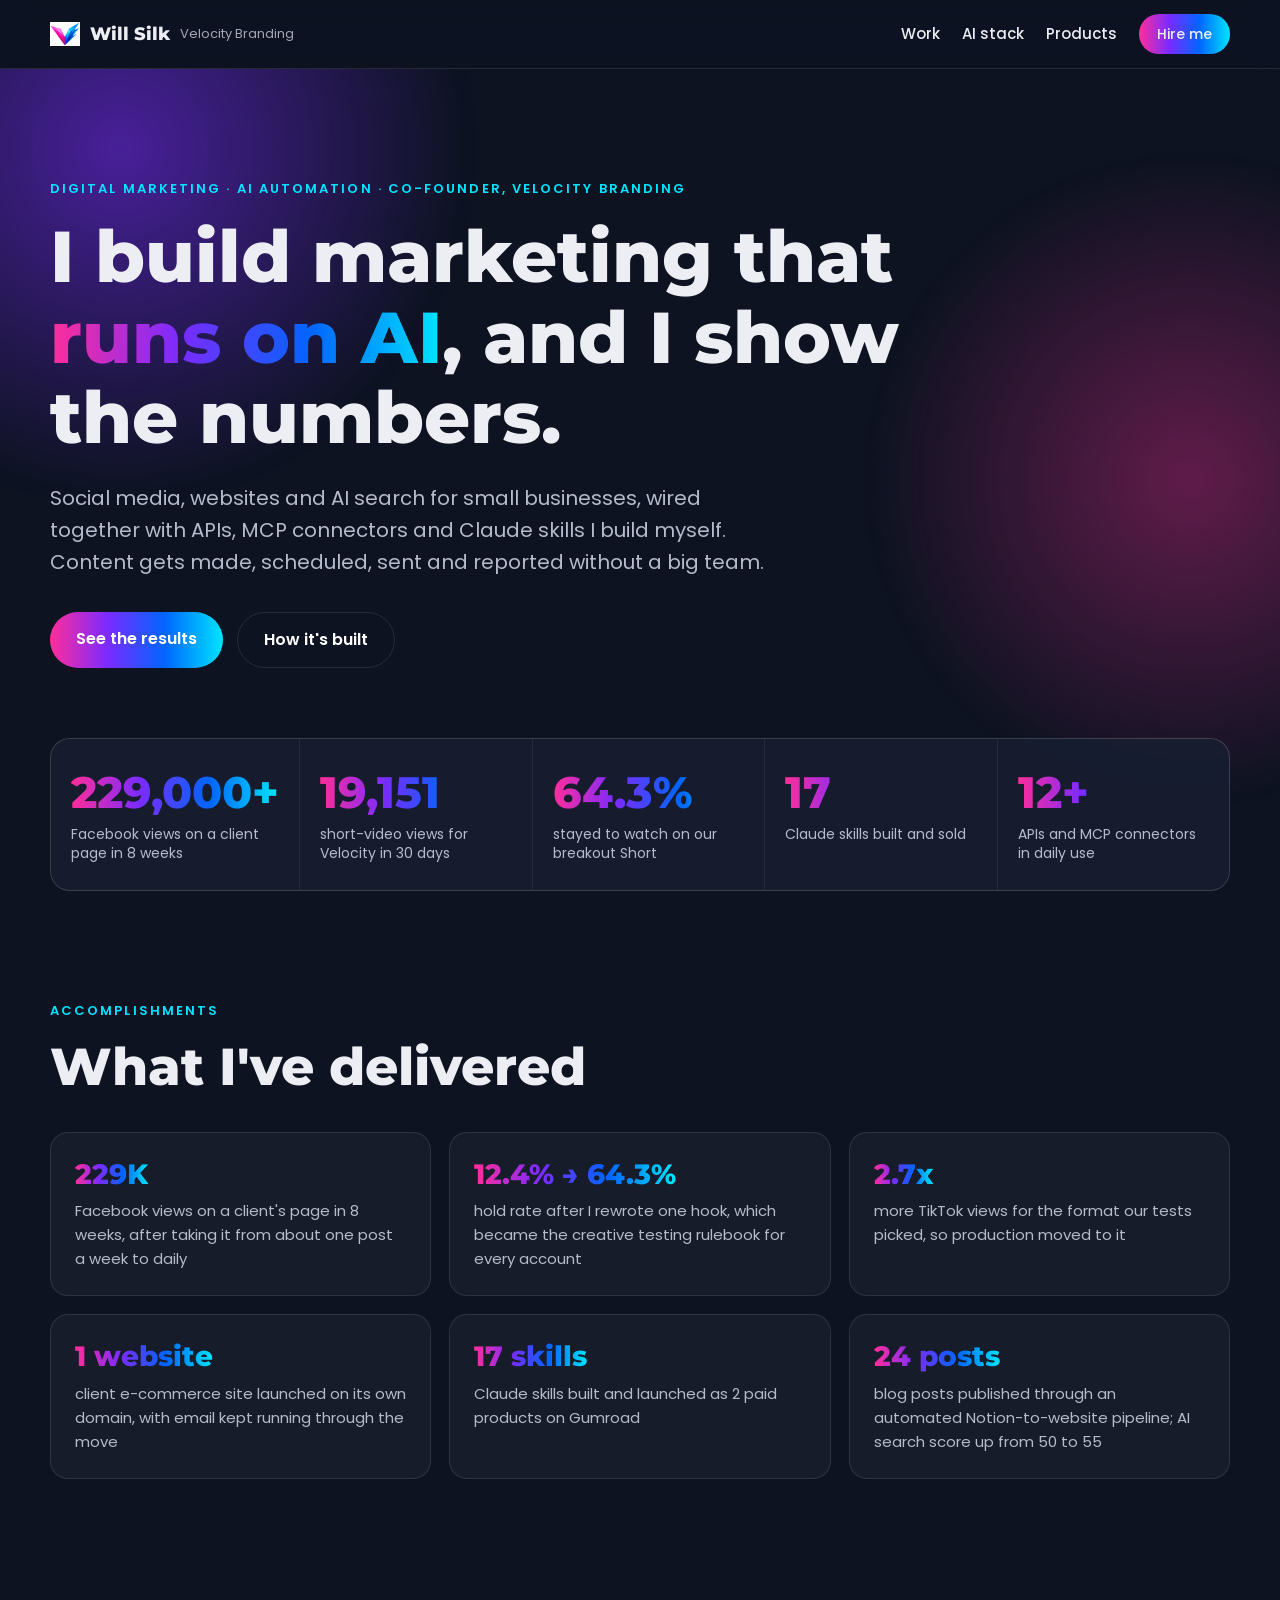
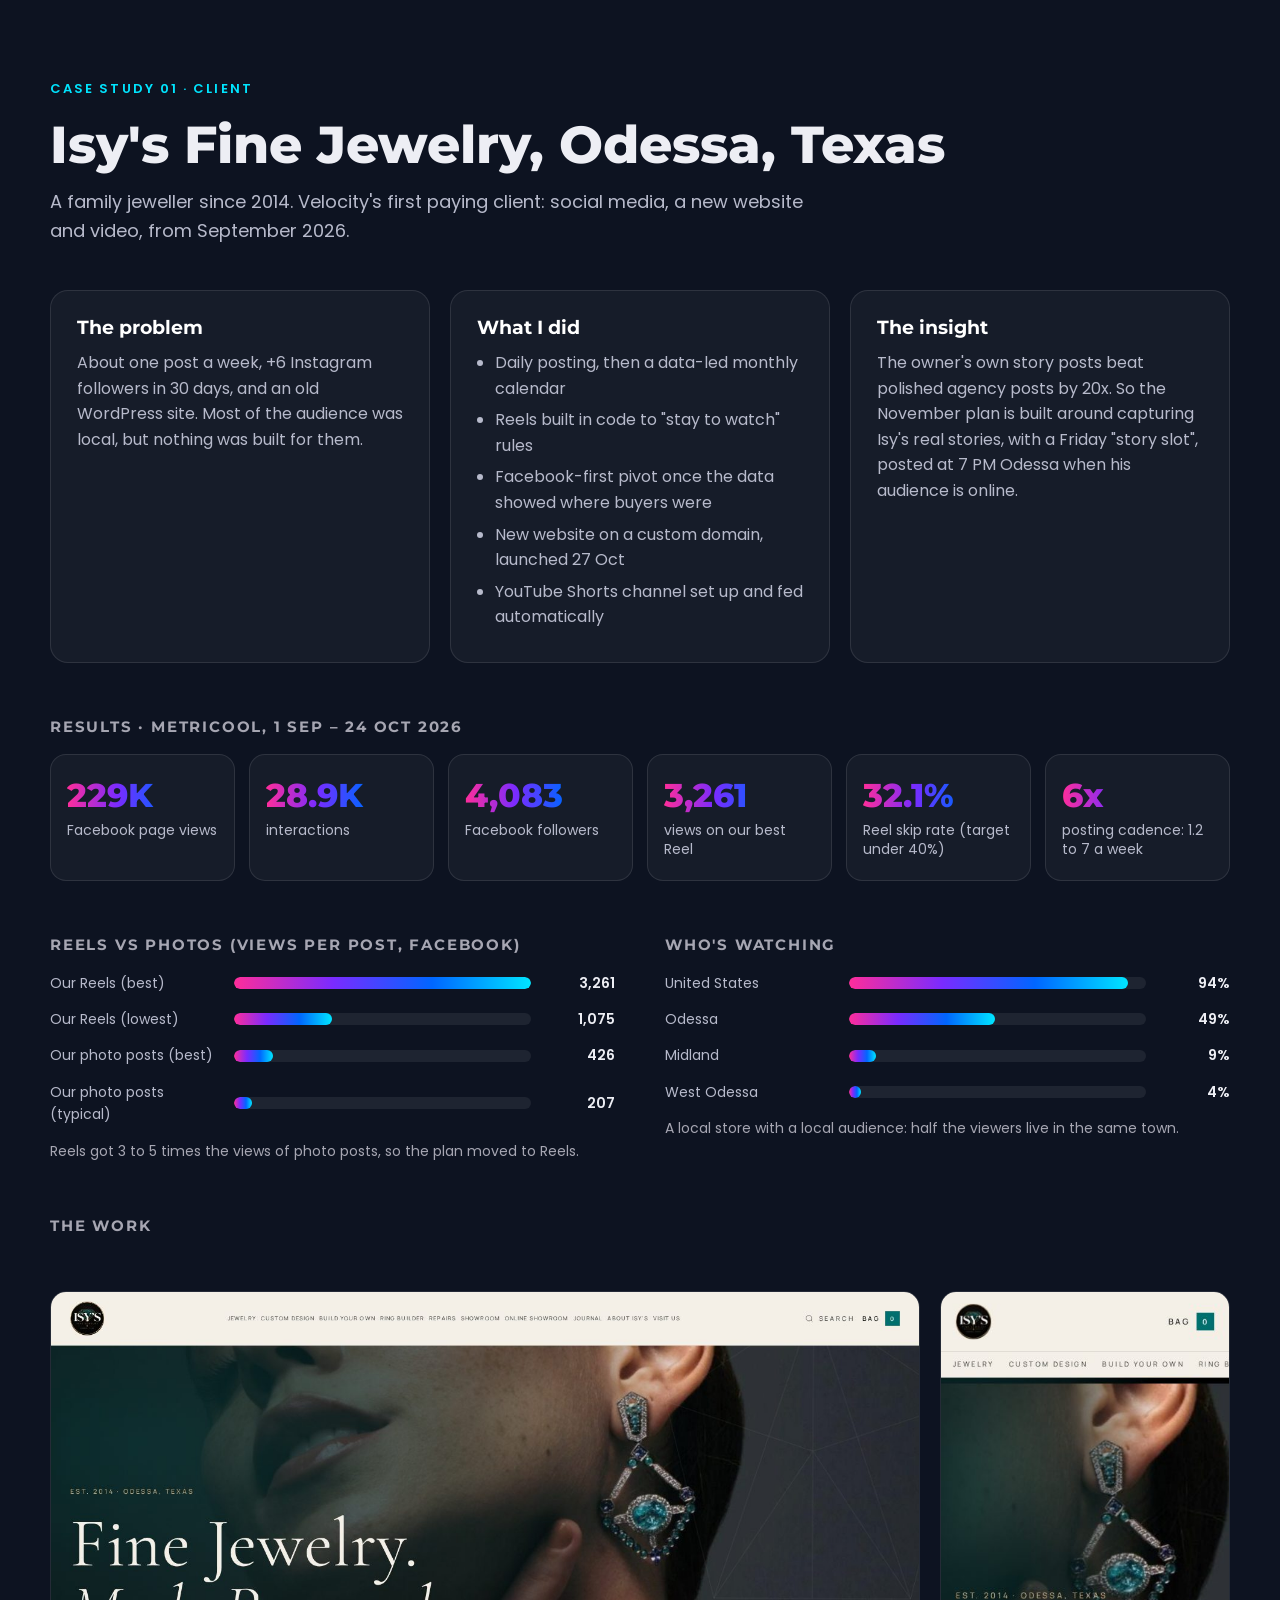
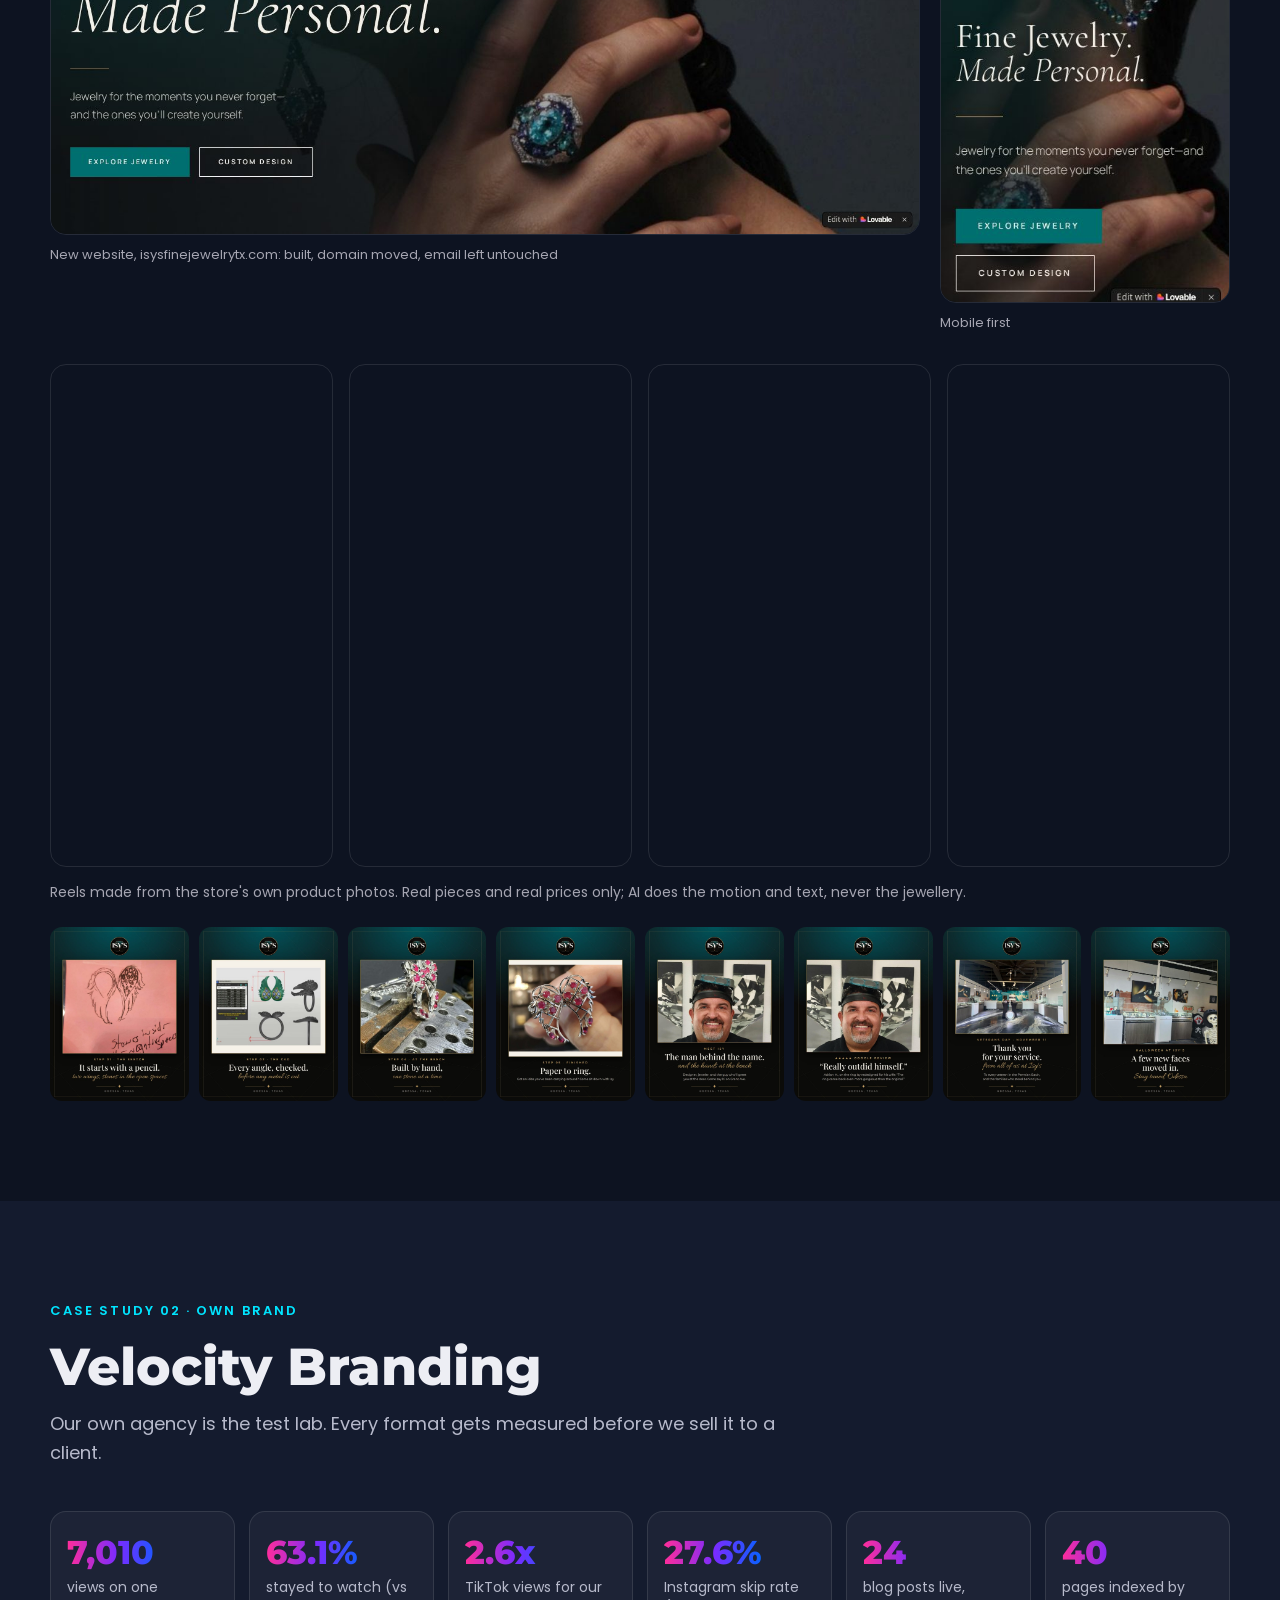
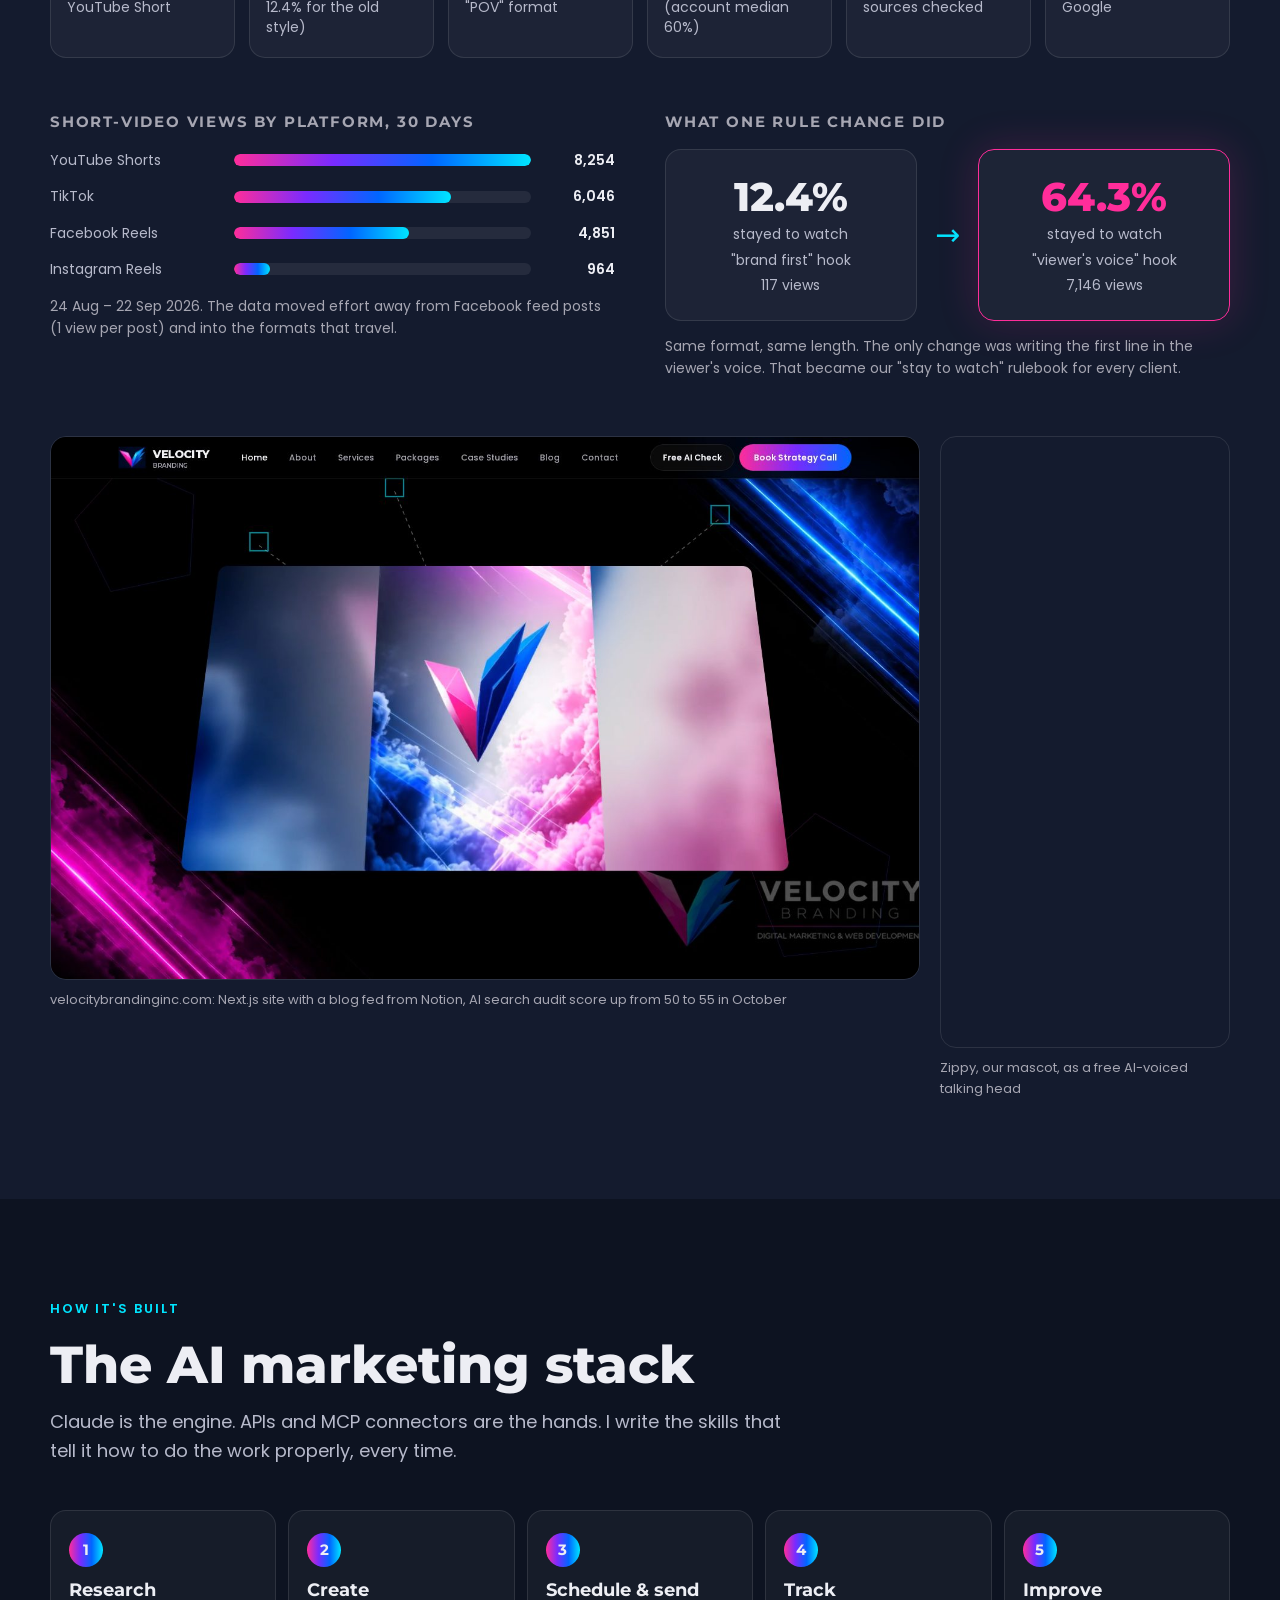
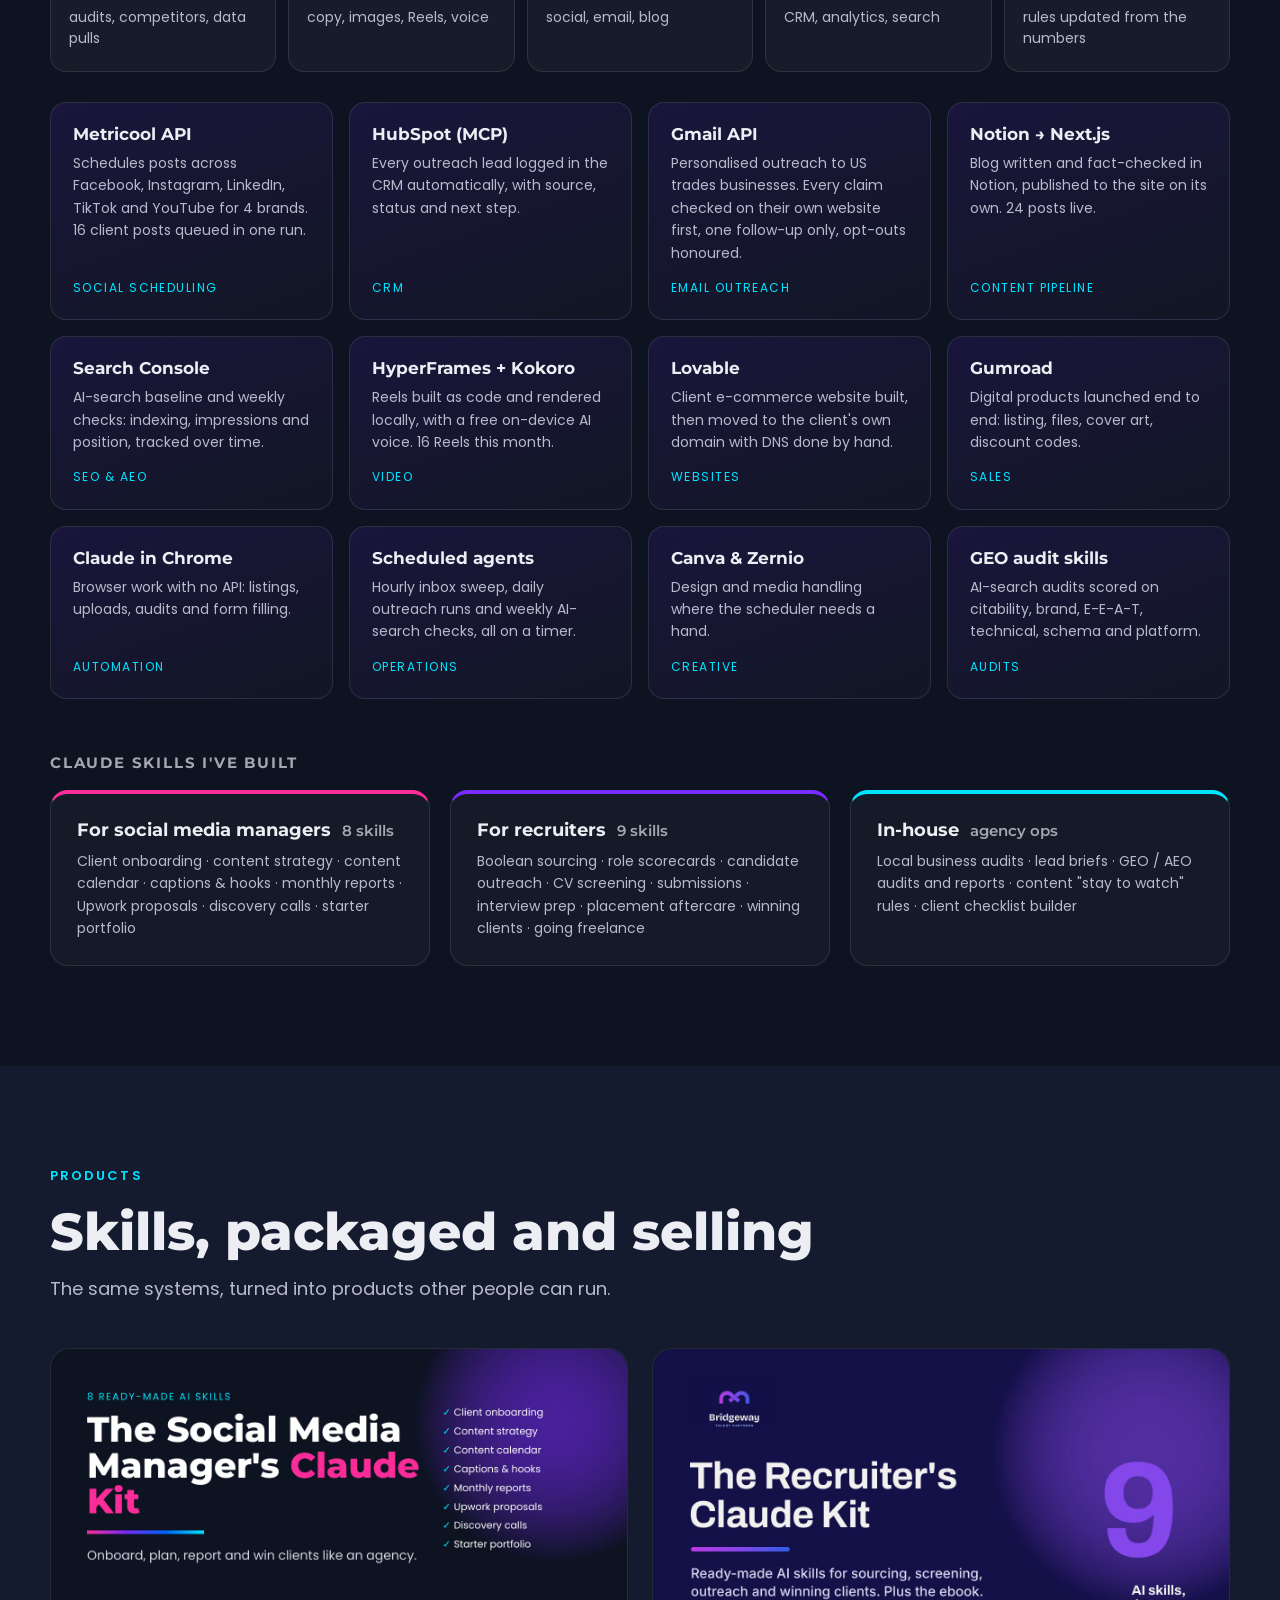
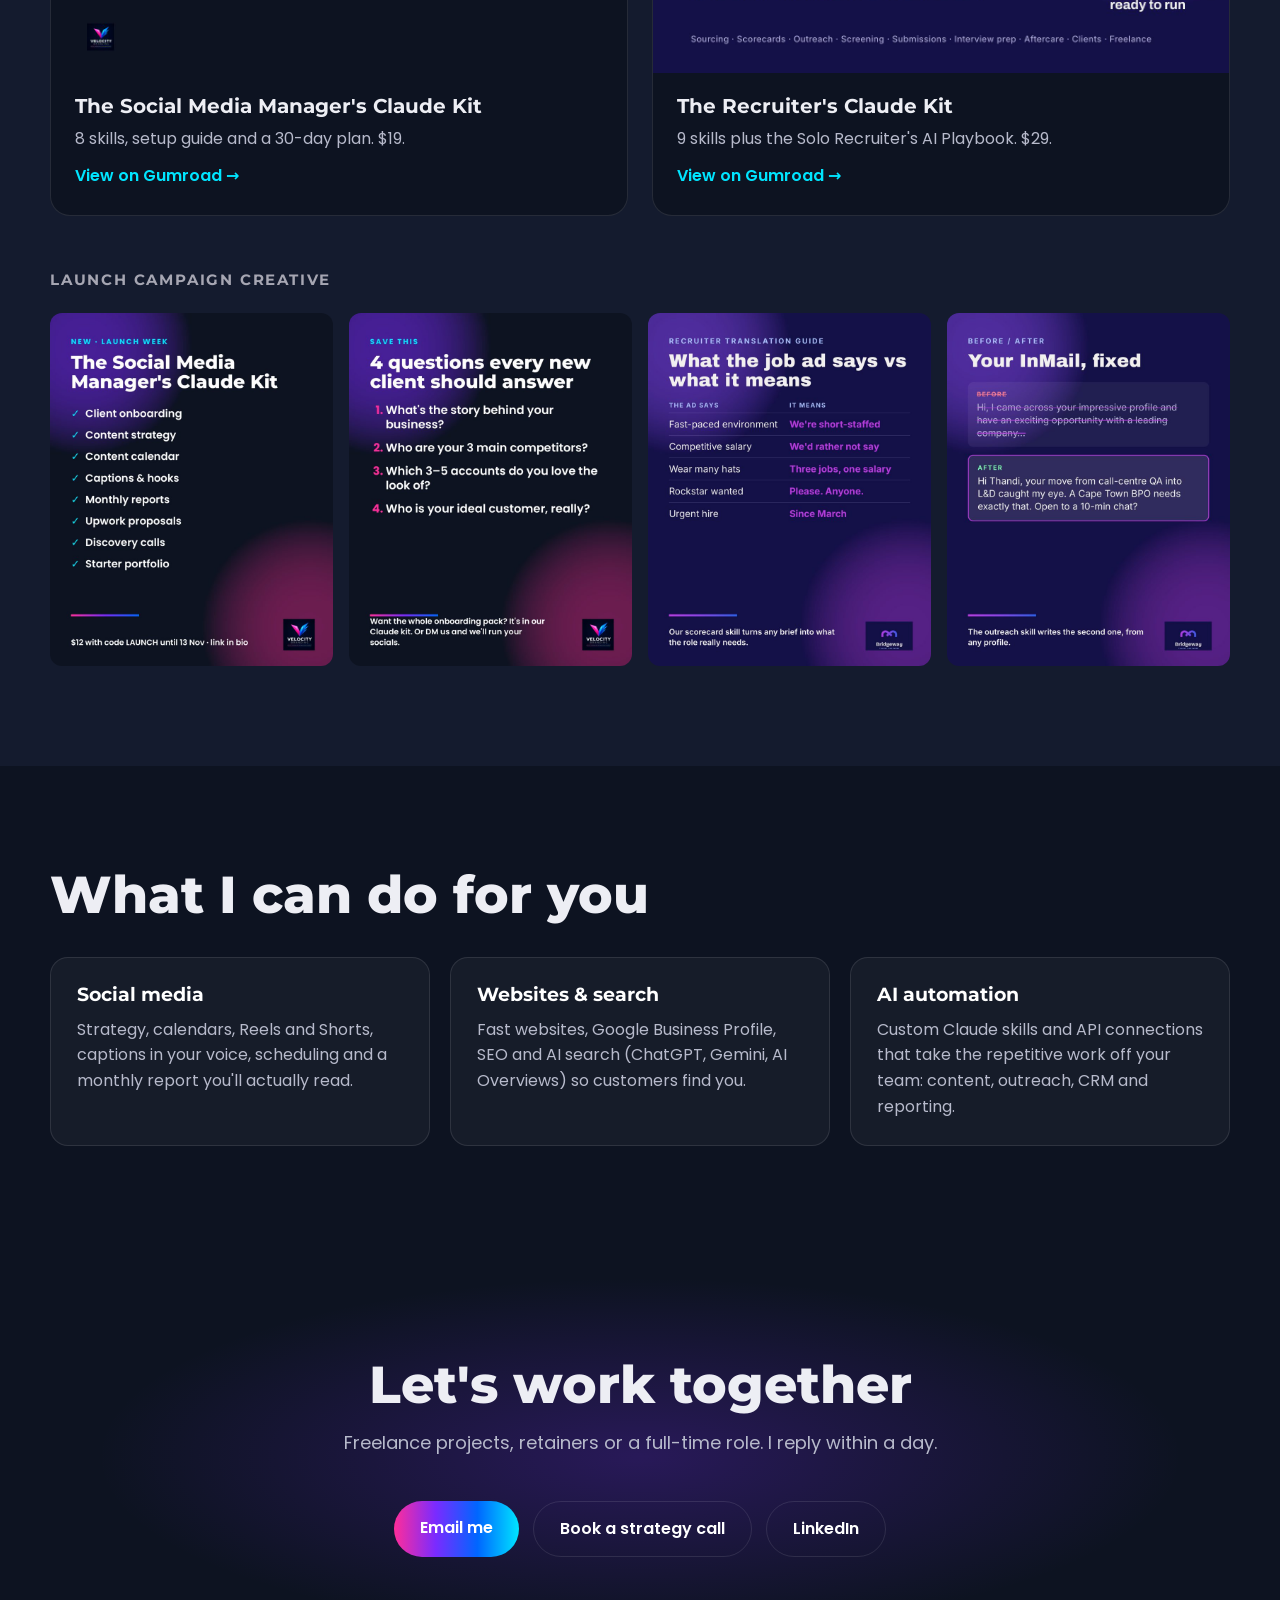
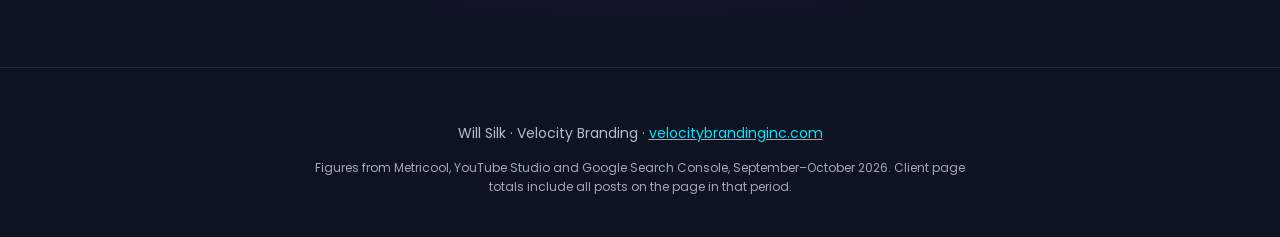
==== work.html @ 284982dd "Replace home page with CV-style portfolio (signed CVs, work.html case studies) Co-Authored-By: Claud" ====
<!doctype html>
<html lang="en">
<head>
<meta charset="utf-8">
<meta name="viewport" content="width=device-width, initial-scale=1">
<title>Will Silk · Digital Marketing &amp; AI Automation Portfolio | Velocity Branding</title>
<meta name="description" content="Portfolio of Will Silk, co-founder of Velocity Branding: social media, websites, AI search and Claude-powered marketing automation, with real results.">
<meta property="og:title" content="Will Silk · Digital Marketing & AI Automation Portfolio">
<meta property="og:description" content="Real results from Isy's Fine Jewelry and Velocity Branding, plus the API and Claude skill stack behind them.">
<meta property="og:image" content="assets/img/site-isys.jpg">
<link rel="icon" href="assets/img/vel-icon.png">
<link rel="preconnect" href="https://fonts.googleapis.com">
<link href="https://fonts.googleapis.com/css2?family=Montserrat:wght@600;700;800&family=Poppins:wght@400;500;600&display=swap" rel="stylesheet">
<link rel="stylesheet" href="assets/style.css">
</head>
<body>

<header class="nav">
  <a class="brand" href="#top"><img src="assets/img/vel-icon.png" alt=""><span>Will Silk</span><small>Velocity Branding</small></a>
  <nav>
    <a href="#work">Work</a>
    <a href="#stack">AI stack</a>
    <a href="#products">Products</a>
    <a class="btn small" href="#contact">Hire me</a>
  </nav>
</header>

<main id="top">

<section class="hero">
  <div class="glow g1"></div><div class="glow g2"></div>
  <div class="wrap">
    <p class="eyebrow">Digital marketing · AI automation · Co-founder, Velocity Branding</p>
    <h1>I build marketing that <span class="grad">runs on AI</span>, and I show the numbers.</h1>
    <p class="lede">Social media, websites and AI search for small businesses, wired together with APIs, MCP connectors and Claude skills I build myself. Content gets made, scheduled, sent and reported without a big team.</p>
    <div class="ctas">
      <a class="btn" href="#work">See the results</a>
      <a class="btn ghost" href="#stack">How it's built</a>
    </div>
  </div>
  <div class="wrap stats">
    <div class="stat"><b data-count="229000" data-suffix="+">0</b><span>Facebook views on a client page in 8 weeks</span></div>
    <div class="stat"><b data-count="19151">0</b><span>short-video views for Velocity in 30 days</span></div>
    <div class="stat"><b data-count="64.3" data-decimals="1" data-suffix="%">0</b><span>stayed to watch on our breakout Short</span></div>
    <div class="stat"><b data-count="17">0</b><span>Claude skills built and sold</span></div>
    <div class="stat"><b data-count="12" data-suffix="+">0</b><span>APIs and MCP connectors in daily use</span></div>
  </div>
</section>

<section class="wins">
  <div class="wrap">
    <p class="eyebrow">Accomplishments</p>
    <h2>What I've delivered</h2>
    <div class="winlist">
      <div><b>229K</b><p>Facebook views on a client's page in 8 weeks, after taking it from about one post a week to daily</p></div>
      <div><b>12.4% → 64.3%</b><p>hold rate after I rewrote one hook, which became the creative testing rulebook for every account</p></div>
      <div><b>2.7x</b><p>more TikTok views for the format our tests picked, so production moved to it</p></div>
      <div><b>1 website</b><p>client e-commerce site launched on its own domain, with email kept running through the move</p></div>
      <div><b>17 skills</b><p>Claude skills built and launched as 2 paid products on Gumroad</p></div>
      <div><b>24 posts</b><p>blog posts published through an automated Notion-to-website pipeline; AI search score up from 50 to 55</p></div>
    </div>
  </div>
</section>

<!-- ============ CASE STUDY 1 ============ -->
<section id="work" class="case">
  <div class="wrap">
    <p class="eyebrow">Case study 01 · Client</p>
    <h2>Isy's Fine Jewelry, Odessa, Texas</h2>
    <p class="sub">A family jeweller since 2014. Velocity's first paying client: social media, a new website and video, from September 2026.</p>

    <div class="grid3">
      <div class="card"><h4>The problem</h4><p>About one post a week, +6 Instagram followers in 30 days, and an old WordPress site. Most of the audience was local, but nothing was built for them.</p></div>
      <div class="card"><h4>What I did</h4><ul>
        <li>Daily posting, then a data-led monthly calendar</li>
        <li>Reels built in code to "stay to watch" rules</li>
        <li>Facebook-first pivot once the data showed where buyers were</li>
        <li>New website on a custom domain, launched 27 Oct</li>
        <li>YouTube Shorts channel set up and fed automatically</li>
      </ul></div>
      <div class="card"><h4>The insight</h4><p>The owner's own story posts beat polished agency posts by 20x. So the November plan is built around capturing Isy's real stories, with a Friday "story slot", posted at 7 PM Odessa when his audience is online.</p></div>
    </div>

    <h3 class="mini">Results · Metricool, 1 Sep – 24 Oct 2026</h3>
    <div class="kpis">
      <div class="kpi"><b data-count="229" data-suffix="K">0</b><span>Facebook page views</span></div>
      <div class="kpi"><b data-count="28.9" data-decimals="1" data-suffix="K">0</b><span>interactions</span></div>
      <div class="kpi"><b data-count="4083">0</b><span>Facebook followers</span></div>
      <div class="kpi"><b data-count="3261">0</b><span>views on our best Reel</span></div>
      <div class="kpi"><b data-count="32.1" data-decimals="1" data-suffix="%">0</b><span>Reel skip rate (target under 40%)</span></div>
      <div class="kpi"><b data-count="6" data-suffix="x">0</b><span>posting cadence: 1.2 to 7 a week</span></div>
    </div>

    <div class="split">
      <div>
        <h3 class="mini">Reels vs photos (views per post, Facebook)</h3>
        <div class="bars">
          <div class="bar"><span>Our Reels (best)</span><i style="--w:100%"></i><em>3,261</em></div>
          <div class="bar"><span>Our Reels (lowest)</span><i style="--w:33%"></i><em>1,075</em></div>
          <div class="bar"><span>Our photo posts (best)</span><i style="--w:13%"></i><em>426</em></div>
          <div class="bar"><span>Our photo posts (typical)</span><i style="--w:6%"></i><em>207</em></div>
        </div>
        <p class="note">Reels got 3 to 5 times the views of photo posts, so the plan moved to Reels.</p>
      </div>
      <div>
        <h3 class="mini">Who's watching</h3>
        <div class="bars">
          <div class="bar"><span>United States</span><i style="--w:94%"></i><em>94%</em></div>
          <div class="bar"><span>Odessa</span><i style="--w:49%"></i><em>49%</em></div>
          <div class="bar"><span>Midland</span><i style="--w:9%"></i><em>9%</em></div>
          <div class="bar"><span>West Odessa</span><i style="--w:4%"></i><em>4%</em></div>
        </div>
        <p class="note">A local store with a local audience: half the viewers live in the same town.</p>
      </div>
    </div>

    <h3 class="mini">The work</h3>
    <div class="shots">
      <figure class="wide"><img src="assets/img/site-isys.jpg" alt="Isy's Fine Jewelry new website homepage" loading="lazy"><figcaption>New website, isysfinejewelrytx.com: built, domain moved, email left untouched</figcaption></figure>
      <figure class="phone"><img src="assets/img/site-isys-mobile.jpg" alt="Isy's website on mobile" loading="lazy"><figcaption>Mobile first</figcaption></figure>
    </div>
    <div class="reels">
      <video src="assets/video/isys-hoops.mp4" muted loop playsinline autoplay preload="metadata"></video>
      <video src="assets/video/isys-wings.mp4" muted loop playsinline autoplay preload="metadata"></video>
      <video src="assets/video/isys-clovers.mp4" muted loop playsinline autoplay preload="metadata"></video>
      <video src="assets/video/isys-yellow-halo.mp4" muted loop playsinline autoplay preload="metadata"></video>
    </div>
    <p class="note">Reels made from the store's own product photos. Real pieces and real prices only; AI does the motion and text, never the jewellery.</p>
    <div class="gallery">
      <img src="assets/img/isys-ring-2-sketch.jpg" alt="Custom ring sketch" loading="lazy">
      <img src="assets/img/isys-ring-3-cad.jpg" alt="Custom ring CAD" loading="lazy">
      <img src="assets/img/isys-ring-5-bench.jpg" alt="Ring at the bench" loading="lazy">
      <img src="assets/img/isys-ring-6-finished.jpg" alt="Finished custom ring" loading="lazy">
      <img src="assets/img/isys-nov-meet-isy.jpg" alt="Meet Isy flyer" loading="lazy">
      <img src="assets/img/isys-nov-review-2.jpg" alt="Google review flyer" loading="lazy">
      <img src="assets/img/isys-nov-veterans-day.jpg" alt="Veterans Day flyer" loading="lazy">
      <img src="assets/img/isys-halloween-teaser.jpg" alt="Halloween teaser" loading="lazy">
    </div>
  </div>
</section>

<!-- ============ CASE STUDY 2 ============ -->
<section class="case alt">
  <div class="wrap">
    <p class="eyebrow">Case study 02 · Own brand</p>
    <h2>Velocity Branding</h2>
    <p class="sub">Our own agency is the test lab. Every format gets measured before we sell it to a client.</p>

    <div class="kpis">
      <div class="kpi"><b data-count="7146">0</b><span>views on one YouTube Short</span></div>
      <div class="kpi"><b data-count="64.3" data-decimals="1" data-suffix="%">0</b><span>stayed to watch (vs 12.4% for the old style)</span></div>
      <div class="kpi"><b data-count="2.7" data-decimals="1" data-suffix="x">0</b><span>TikTok views for our "POV" format</span></div>
      <div class="kpi"><b data-count="28.1" data-decimals="1" data-suffix="%">0</b><span>Instagram skip rate (account median 60%)</span></div>
      <div class="kpi"><b data-count="24">0</b><span>blog posts live, sources checked</span></div>
      <div class="kpi"><b data-count="41">0</b><span>pages indexed by Google</span></div>
    </div>

    <div class="split">
      <div>
        <h3 class="mini">Short-video views by platform, 30 days</h3>
        <div class="bars">
          <div class="bar"><span>YouTube Shorts</span><i style="--w:100%"></i><em>8,254</em></div>
          <div class="bar"><span>TikTok</span><i style="--w:73%"></i><em>6,046</em></div>
          <div class="bar"><span>Facebook Reels</span><i style="--w:59%"></i><em>4,851</em></div>
          <div class="bar"><span>Instagram Reels</span><i style="--w:12%"></i><em>964</em></div>
        </div>
        <p class="note">24 Aug – 22 Sep 2026. The data moved effort away from Facebook feed posts (1 view per post) and into the formats that travel.</p>
      </div>
      <div>
        <h3 class="mini">What one rule change did</h3>
        <div class="vs">
          <div><b>12.4%</b><span>stayed to watch<br>"brand first" hook<br>117 views</span></div>
          <div class="arrow">→</div>
          <div class="win"><b>64.3%</b><span>stayed to watch<br>"viewer's voice" hook<br>7,146 views</span></div>
        </div>
        <p class="note">Same format, same length. The only change was writing the first line in the viewer's voice. That became our "stay to watch" rulebook for every client.</p>
      </div>
    </div>

    <div class="shots">
      <figure class="wide"><img src="assets/img/site-velocity.jpg" alt="Velocity Branding website" loading="lazy"><figcaption>velocitybrandinginc.com: Next.js site with a blog fed from Notion, AI search audit score up from 50 to 55 in October</figcaption></figure>
      <figure class="phone"><video src="assets/video/vel-zippy.mp4" muted loop playsinline autoplay preload="metadata"></video><figcaption>Zippy, our mascot, as a free AI-voiced talking head</figcaption></figure>
    </div>
  </div>
</section>

<!-- ============ AI STACK ============ -->
<section id="stack" class="stack">
  <div class="wrap">
    <p class="eyebrow">How it's built</p>
    <h2>The AI marketing stack</h2>
    <p class="sub">Claude is the engine. APIs and MCP connectors are the hands. I write the skills that tell it how to do the work properly, every time.</p>

    <div class="flow">
      <div><b>1</b>Research<span>audits, competitors, data pulls</span></div>
      <div><b>2</b>Create<span>copy, images, Reels, voice</span></div>
      <div><b>3</b>Schedule &amp; send<span>social, email, blog</span></div>
      <div><b>4</b>Track<span>CRM, analytics, search</span></div>
      <div><b>5</b>Improve<span>rules updated from the numbers</span></div>
    </div>

    <div class="tools">
      <div class="tool"><h4>Metricool API</h4><p>Schedules posts across Facebook, Instagram, LinkedIn, TikTok and YouTube for 4 brands. 16 client posts queued in one run.</p><em>Social scheduling</em></div>
      <div class="tool"><h4>HubSpot (MCP)</h4><p>Every outreach lead logged in the CRM automatically, with source, status and next step.</p><em>CRM</em></div>
      <div class="tool"><h4>Gmail API</h4><p>Personalised outreach to US trades businesses. Every claim checked on their own website first, one follow-up only, opt-outs honoured.</p><em>Email outreach</em></div>
      <div class="tool"><h4>Notion → Next.js</h4><p>Blog written and fact-checked in Notion, published to the site on its own. 24 posts live.</p><em>Content pipeline</em></div>
      <div class="tool"><h4>Search Console</h4><p>AI-search baseline and weekly checks: indexing, impressions and position, tracked over time.</p><em>SEO &amp; AEO</em></div>
      <div class="tool"><h4>HyperFrames + Kokoro</h4><p>Reels built as code and rendered locally, with a free on-device AI voice. 16 Reels this month.</p><em>Video</em></div>
      <div class="tool"><h4>Lovable</h4><p>Client e-commerce website built, then moved to the client's own domain with DNS done by hand.</p><em>Websites</em></div>
      <div class="tool"><h4>Gumroad</h4><p>Digital products launched end to end: listing, files, cover art, discount codes.</p><em>Sales</em></div>
      <div class="tool"><h4>Claude in Chrome</h4><p>Browser work with no API: listings, uploads, audits and form filling.</p><em>Automation</em></div>
      <div class="tool"><h4>Scheduled agents</h4><p>Hourly inbox sweep, daily outreach runs and weekly AI-search checks, all on a timer.</p><em>Operations</em></div>
      <div class="tool"><h4>Canva &amp; Zernio</h4><p>Design and media handling where the scheduler needs a hand.</p><em>Creative</em></div>
      <div class="tool"><h4>GEO audit skills</h4><p>AI-search audits scored on citability, brand, E-E-A-T, technical, schema and platform.</p><em>Audits</em></div>
    </div>

    <h3 class="mini">Claude skills I've built</h3>
    <div class="skills">
      <div><h4>For social media managers <small>8 skills</small></h4><p>Client onboarding · content strategy · content calendar · captions &amp; hooks · monthly reports · Upwork proposals · discovery calls · starter portfolio</p></div>
      <div><h4>For recruiters <small>9 skills</small></h4><p>Boolean sourcing · role scorecards · candidate outreach · CV screening · submissions · interview prep · placement aftercare · winning clients · going freelance</p></div>
      <div><h4>In-house <small>agency ops</small></h4><p>Local business audits · lead briefs · GEO / AEO audits and reports · content "stay to watch" rules · client checklist builder</p></div>
    </div>
  </div>
</section>

<!-- ============ PRODUCTS ============ -->
<section id="products" class="products">
  <div class="wrap">
    <p class="eyebrow">Products</p>
    <h2>Skills, packaged and selling</h2>
    <p class="sub">The same systems, turned into products other people can run.</p>
    <div class="prod">
      <a class="pcard" href="https://velocitybrand.gumroad.com/l/eikxg" target="_blank" rel="noopener">
        <img src="assets/img/kit-smm.jpg" alt="The Social Media Manager's Claude Kit" loading="lazy">
        <div><h4>The Social Media Manager's Claude Kit</h4><p>8 skills, setup guide and a 30-day plan. $19.</p><span>View on Gumroad →</span></div>
      </a>
      <a class="pcard" href="https://velocitybrand.gumroad.com/l/iprdfx" target="_blank" rel="noopener">
        <img src="assets/img/kit-recruiter.jpg" alt="The Recruiter's Claude Kit" loading="lazy">
        <div><h4>The Recruiter's Claude Kit</h4><p>9 skills plus the Solo Recruiter's AI Playbook. $29.</p><span>View on Gumroad →</span></div>
      </a>
    </div>
    <h3 class="mini">Launch campaign creative</h3>
    <div class="gallery four">
      <img src="assets/img/vel-i1-launch.jpg" alt="Kit launch post" loading="lazy">
      <img src="assets/img/vel-i2-questions.jpg" alt="Four onboarding questions post" loading="lazy">
      <img src="assets/img/bw-i1-job-ad.jpg" alt="Job ad translation post" loading="lazy">
      <img src="assets/img/bw-i2-outreach.jpg" alt="Before and after outreach post" loading="lazy">
    </div>
  </div>
</section>

<!-- ============ SERVICES ============ -->
<section class="services">
  <div class="wrap">
    <h2>What I can do for you</h2>
    <div class="grid3">
      <div class="card"><h4>Social media</h4><p>Strategy, calendars, Reels and Shorts, captions in your voice, scheduling and a monthly report you'll actually read.</p></div>
      <div class="card"><h4>Websites &amp; search</h4><p>Fast websites, Google Business Profile, SEO and AI search (ChatGPT, Gemini, AI Overviews) so customers find you.</p></div>
      <div class="card"><h4>AI automation</h4><p>Custom Claude skills and API connections that take the repetitive work off your team: content, outreach, CRM and reporting.</p></div>
    </div>
  </div>
</section>

<section id="contact" class="contact">
  <div class="wrap">
    <h2>Let's work together</h2>
    <p class="sub">Freelance projects, retainers or a full-time role. I reply within a day.</p>
    <div class="ctas center">
      <a class="btn" href="mailto:marketing.velocitybranding@gmail.com">Email me</a>
      <a class="btn ghost" href="https://velocitybrandinginc.com/contact" target="_blank" rel="noopener">Book a strategy call</a>
      <a class="btn ghost" href="https://www.linkedin.com/in/willsilk" target="_blank" rel="noopener">LinkedIn</a>
    </div>
  </div>
</section>

</main>

<footer>
  <p>Will Silk · Velocity Branding · <a href="https://velocitybrandinginc.com">velocitybrandinginc.com</a></p>
  <p class="small">Figures from Metricool, YouTube Studio and Google Search Console, September–October 2026. Client page totals include all posts on the page in that period.</p>
</footer>

<script src="assets/main.js"></script>
</body>
</html>
---- assets/style.css ----
:root {
  --ink: #0D1321; --ink2: #141b2e; --line: rgba(255,255,255,.1);
  --pink: #FF2D9A; --purple: #7A2BFF; --blue: #0066FF; --cyan: #00E5FF; --grey: #A6A6B2;
  --text: #EDEEF4; --muted: #b7bacb;
  --grad: linear-gradient(90deg, var(--pink), var(--purple), var(--blue), var(--cyan));
}
* { box-sizing: border-box; }
html { scroll-behavior: smooth; }
body { margin: 0; background: var(--ink); color: var(--text); font: 16px/1.6 Poppins, system-ui, sans-serif; -webkit-font-smoothing: antialiased; }
img, video { max-width: 100%; display: block; }
a { color: var(--cyan); }
h1, h2, h3, h4 { font-family: Montserrat, sans-serif; line-height: 1.12; margin: 0; }
.wrap { width: min(1180px, 100% - 32px); margin: 0 auto; position: relative; }

/* nav */
.nav { position: sticky; top: 0; z-index: 10; display: flex; align-items: center; justify-content: space-between; gap: 16px;
  padding: 14px max(16px, calc((100% - 1180px) / 2)); background: rgba(13,19,33,.82); backdrop-filter: blur(12px); border-bottom: 1px solid var(--line); }
.brand { display: flex; align-items: center; gap: 10px; color: var(--text); text-decoration: none; }
.brand img { width: 30px; }
.brand span { font: 800 18px Montserrat; }
.brand small { color: var(--grey); font-size: 13px; }
.nav nav { display: flex; align-items: center; gap: 22px; }
.nav nav a { color: var(--text); text-decoration: none; font-weight: 500; font-size: 15px; }
.nav nav a:hover { color: var(--cyan); }

.btn { display: inline-block; padding: 14px 26px; border-radius: 999px; background: var(--grad); color: #fff; font-weight: 600; text-decoration: none; transition: transform .2s, box-shadow .2s; }
.btn:hover { transform: translateY(-2px); box-shadow: 0 10px 30px rgba(255,45,154,.3); }
.btn.ghost { background: transparent; border: 1.5px solid var(--line); }
.btn.ghost:hover { border-color: var(--cyan); box-shadow: none; }
.btn.small { padding: 9px 18px; font-size: 14px; }

/* hero */
.hero { position: relative; overflow: hidden; padding: 110px 0 70px; }
.glow { position: absolute; border-radius: 50%; filter: blur(10px); pointer-events: none; }
.g1 { width: 760px; height: 760px; left: -260px; top: -300px; background: radial-gradient(circle, rgba(122,43,255,.55), transparent 65%); }
.g2 { width: 700px; height: 700px; right: -260px; top: 60px; background: radial-gradient(circle, rgba(255,45,154,.35), transparent 65%); }
.eyebrow { color: var(--cyan); text-transform: uppercase; letter-spacing: .16em; font-size: 13px; font-weight: 600; margin: 0 0 16px; }
.hero h1 { font-size: clamp(38px, 6vw, 72px); font-weight: 800; max-width: 920px; }
.grad { background: var(--grad); -webkit-background-clip: text; background-clip: text; color: transparent; }
.lede { font-size: clamp(17px, 2vw, 20px); color: var(--muted); max-width: 720px; margin: 24px 0 34px; }
.ctas { display: flex; flex-wrap: wrap; gap: 14px; }
.ctas.center { justify-content: center; }
.stats { display: grid; grid-template-columns: repeat(5, 1fr); gap: 1px; margin-top: 70px; background: var(--line); border: 1px solid var(--line); border-radius: 20px; overflow: hidden; }
.stat { background: rgba(20,27,46,.9); padding: 26px 20px; }
.stat b, .kpi b { display: block; font: 800 clamp(30px, 3.6vw, 44px) Montserrat; background: var(--grad); -webkit-background-clip: text; background-clip: text; color: transparent; }
.stat span, .kpi span { color: var(--muted); font-size: 14px; line-height: 1.4; display: block; margin-top: 6px; }

/* sections */
section { padding: 100px 0; }
.case.alt, .products { background: var(--ink2); }
h2 { font-size: clamp(32px, 4.4vw, 52px); font-weight: 800; }
.sub { color: var(--muted); font-size: 18px; max-width: 760px; margin: 14px 0 44px; }
h3.mini { font-size: 15px; text-transform: uppercase; letter-spacing: .12em; color: var(--grey); margin: 56px 0 18px; font-weight: 700; }
.grid3 { display: grid; grid-template-columns: repeat(3, 1fr); gap: 20px; }
.card { background: rgba(255,255,255,.04); border: 1px solid var(--line); border-radius: 18px; padding: 26px; }
.card h4 { font-size: 19px; margin-bottom: 12px; color: #fff; }
.card p, .card li { color: var(--muted); margin: 0; }
.card ul { margin: 0; padding-left: 18px; }
.card li { margin-bottom: 6px; }

.kpis { display: grid; grid-template-columns: repeat(6, 1fr); gap: 14px; }
.kpi { background: rgba(255,255,255,.04); border: 1px solid var(--line); border-radius: 16px; padding: 20px 16px; }
.kpi b { font-size: clamp(26px, 2.6vw, 36px); }

.split { display: grid; grid-template-columns: 1fr 1fr; gap: 50px; }
.bars { display: grid; gap: 14px; }
.bar { display: grid; grid-template-columns: 170px 1fr 70px; align-items: center; gap: 14px; font-size: 14px; }
.bar span { color: var(--muted); }
.bar i { height: 12px; border-radius: 99px; background: rgba(255,255,255,.07); position: relative; overflow: hidden; }
.bar i::after { content: ""; position: absolute; inset: 0; width: 0; background: var(--grad); border-radius: 99px; transition: width 1.4s cubic-bezier(.2,.8,.2,1); }
.bar.on i::after { width: var(--w); }
.bar em { font-style: normal; font-weight: 600; text-align: right; }
.note { color: var(--grey); font-size: 14px; margin: 14px 0 0; }

.vs { display: flex; align-items: center; gap: 18px; }
.vs > div { flex: 1; text-align: center; padding: 22px; border-radius: 16px; background: rgba(255,255,255,.04); border: 1px solid var(--line); }
.vs .arrow { flex: 0; background: none; border: 0; font-size: 30px; color: var(--cyan); padding: 0; }
.vs .win { border-color: var(--pink); box-shadow: 0 0 40px rgba(255,45,154,.18); }
.vs b { font: 800 40px Montserrat; display: block; }
.vs .win b { color: var(--pink); }
.vs span { color: var(--muted); font-size: 14px; }

.shots { display: grid; grid-template-columns: 3fr 1fr; gap: 20px; margin-top: 56px; align-items: start; }
figure { margin: 0; }
figure img, figure video { border-radius: 16px; border: 1px solid var(--line); width: 100%; }
.phone img, .phone video { aspect-ratio: 9/19; object-fit: cover; object-position: top; }
figcaption { color: var(--grey); font-size: 13px; margin-top: 10px; }
.reels { display: grid; grid-template-columns: repeat(4, 1fr); gap: 16px; margin-top: 30px; }
.reels video { border-radius: 16px; aspect-ratio: 9/16; object-fit: cover; border: 1px solid var(--line); width: 100%; }
.gallery { display: grid; grid-template-columns: repeat(8, 1fr); gap: 10px; margin-top: 24px; }
.gallery.four { grid-template-columns: repeat(4, 1fr); gap: 16px; }
.gallery img { border-radius: 12px; aspect-ratio: 4/5; object-fit: cover; width: 100%; transition: transform .3s; }
.gallery img:hover { transform: scale(1.04); }

/* stack */
.flow { display: grid; grid-template-columns: repeat(5, 1fr); gap: 12px; counter-reset: s; }
.flow div { position: relative; padding: 22px 18px; border-radius: 16px; background: rgba(255,255,255,.04); border: 1px solid var(--line); font: 700 18px Montserrat; }
.flow b { display: grid; place-items: center; width: 34px; height: 34px; border-radius: 50%; background: var(--grad); font-size: 15px; margin-bottom: 12px; }
.flow span { display: block; font: 400 14px Poppins; color: var(--muted); margin-top: 6px; }
.tools { display: grid; grid-template-columns: repeat(4, 1fr); gap: 16px; margin-top: 30px; }
.tool { padding: 22px; border-radius: 16px; background: linear-gradient(160deg, rgba(122,43,255,.12), rgba(255,255,255,.02)); border: 1px solid var(--line); display: flex; flex-direction: column; }
.tool h4 { font-size: 17px; margin-bottom: 8px; }
.tool p { color: var(--muted); font-size: 14px; margin: 0 0 14px; flex: 1; }
.tool em { font-style: normal; font-size: 12px; text-transform: uppercase; letter-spacing: .12em; color: var(--cyan); }
.skills { display: grid; grid-template-columns: repeat(3, 1fr); gap: 20px; }
.skills div { padding: 26px; border-radius: 18px; border: 1px solid var(--line); border-top: 4px solid var(--pink); background: rgba(255,255,255,.03); }
.skills div:nth-child(2) { border-top-color: var(--purple); }
.skills div:nth-child(3) { border-top-color: var(--cyan); }
.skills h4 { font-size: 18px; margin-bottom: 10px; }
.skills small { color: var(--grey); font-weight: 600; margin-left: 6px; }
.skills p { color: var(--muted); font-size: 14px; margin: 0; }

/* products */
.prod { display: grid; grid-template-columns: 1fr 1fr; gap: 24px; }
.pcard { display: block; text-decoration: none; color: var(--text); border-radius: 20px; overflow: hidden; border: 1px solid var(--line); background: var(--ink); transition: transform .25s, border-color .25s; }
.pcard:hover { transform: translateY(-4px); border-color: var(--pink); }
.pcard div { padding: 22px 24px 26px; }
.pcard h4 { font-size: 20px; }
.pcard p { color: var(--muted); margin: 8px 0 12px; }
.pcard span { color: var(--cyan); font-weight: 600; }

.contact { text-align: center; padding: 110px 0; background: radial-gradient(ellipse at center, rgba(122,43,255,.25), transparent 60%); }
.contact .sub { margin-left: auto; margin-right: auto; }
footer { text-align: center; padding: 40px 16px; border-top: 1px solid var(--line); color: var(--muted); font-size: 14px; }
footer .small { font-size: 12px; color: var(--grey); max-width: 680px; margin: 8px auto 0; }

.reveal { opacity: 0; transform: translateY(24px); transition: opacity .7s, transform .7s; }
.reveal.on { opacity: 1; transform: none; }
@media (prefers-reduced-motion: reduce) { .reveal { opacity: 1; transform: none; transition: none; } .bar i::after { transition: none; } }

@media (max-width: 980px) {
  .stats { grid-template-columns: repeat(2, 1fr); }
  .stats .stat:last-child { grid-column: span 2; }
  .kpis { grid-template-columns: repeat(3, 1fr); }
  .grid3, .skills, .split, .prod { grid-template-columns: 1fr; }
  .tools { grid-template-columns: repeat(2, 1fr); }
  .flow { grid-template-columns: 1fr 1fr; }
  .gallery { grid-template-columns: repeat(4, 1fr); }
  .reels { grid-template-columns: repeat(2, 1fr); }
  .shots { grid-template-columns: 1fr; }
  .shots .phone { max-width: 280px; }
}
@media (max-width: 600px) {
  section { padding: 70px 0; }
  .hero { padding-top: 70px; }
  .nav nav a:not(.btn) { display: none; }
  .brand small { display: none; }
  .kpis { grid-template-columns: repeat(2, 1fr); }
  .tools, .flow { grid-template-columns: 1fr; }
  .gallery.four { grid-template-columns: repeat(2, 1fr); }
  .bar { grid-template-columns: 110px 1fr 56px; font-size: 13px; }
  .vs { flex-direction: column; }
  .vs .arrow { transform: rotate(90deg); }
}
.services h2 { margin-bottom: 32px; }
.wins { padding-top: 40px; }
.winlist { display: grid; grid-template-columns: repeat(3, 1fr); gap: 18px; margin-top: 36px; }
.winlist div { padding: 24px; border-radius: 18px; background: rgba(255,255,255,.04); border: 1px solid var(--line); }
.winlist b { font: 800 28px Montserrat; background: var(--grad); -webkit-background-clip: text; background-clip: text; color: transparent; }
.winlist p { color: var(--muted); margin: 8px 0 0; font-size: 15px; }
@media (max-width: 980px) { .winlist { grid-template-columns: 1fr 1fr; } }
@media (max-width: 600px) { .winlist { grid-template-columns: 1fr; } }
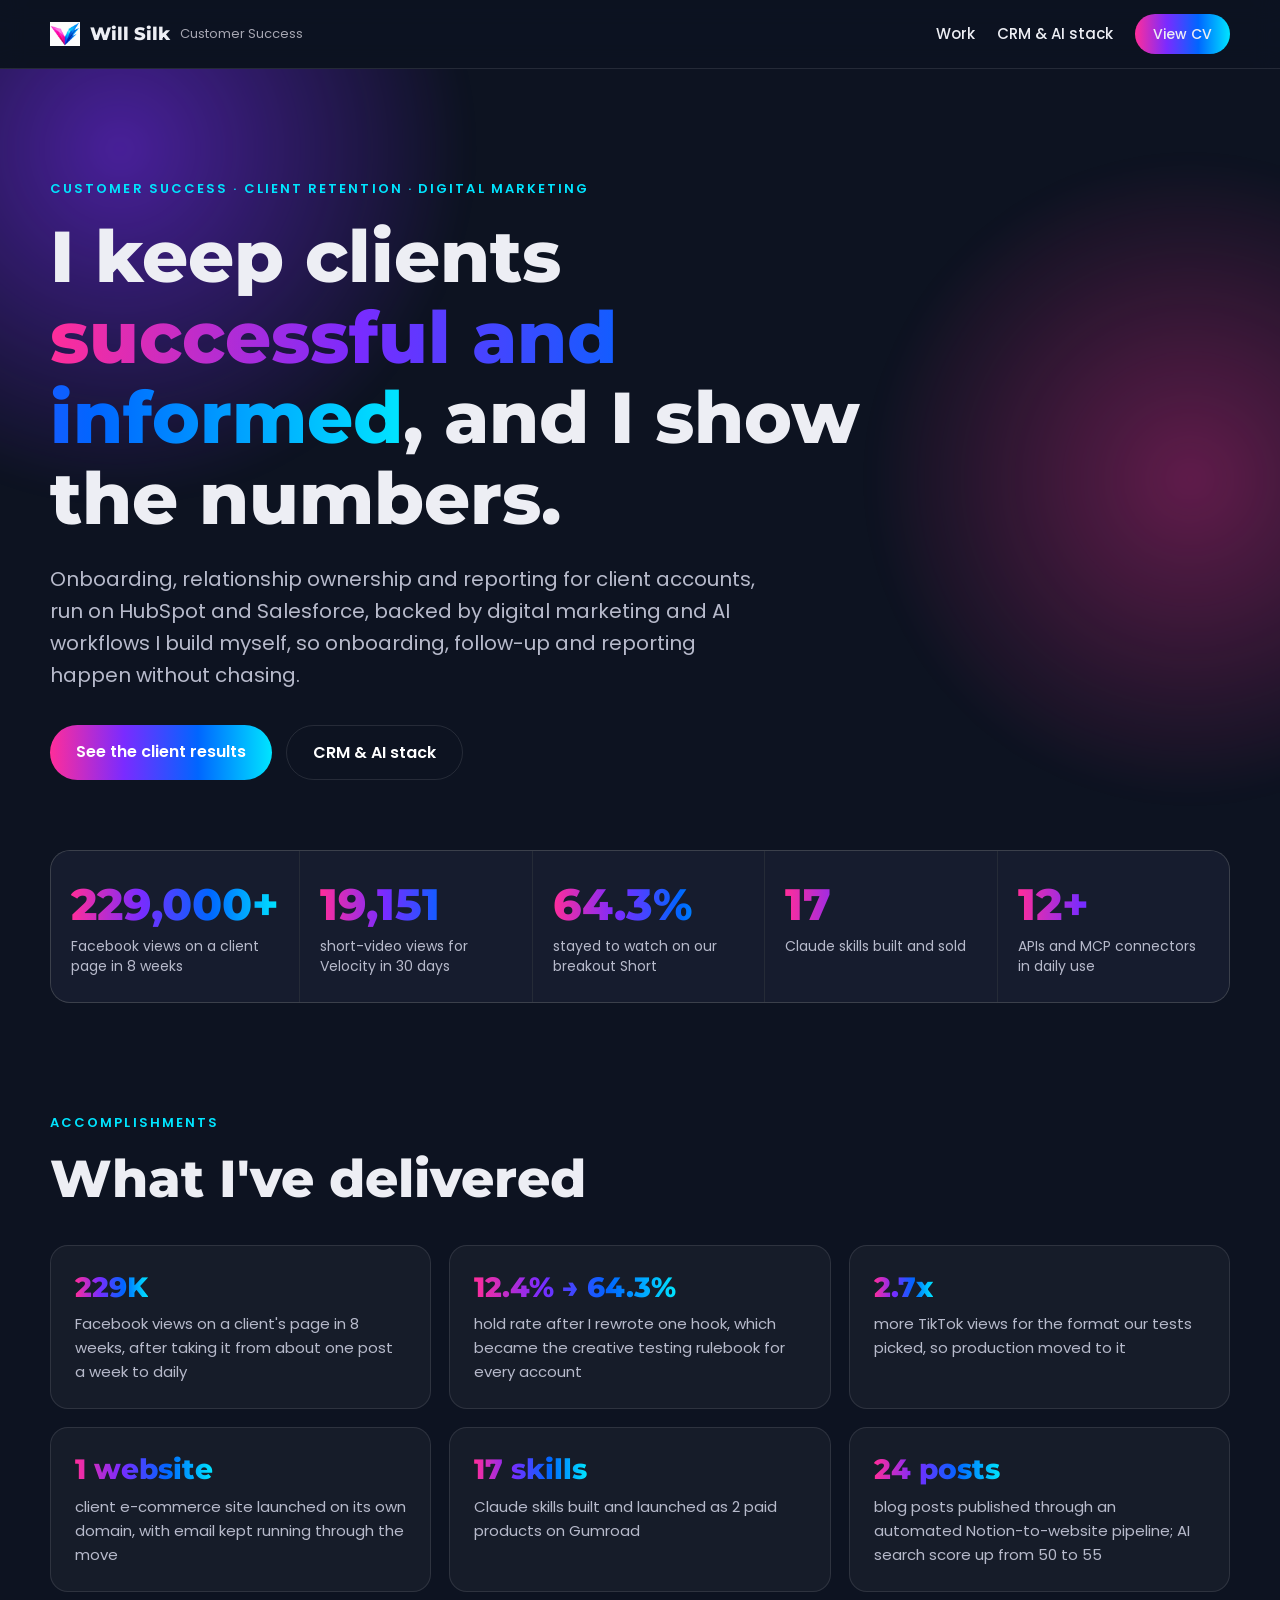
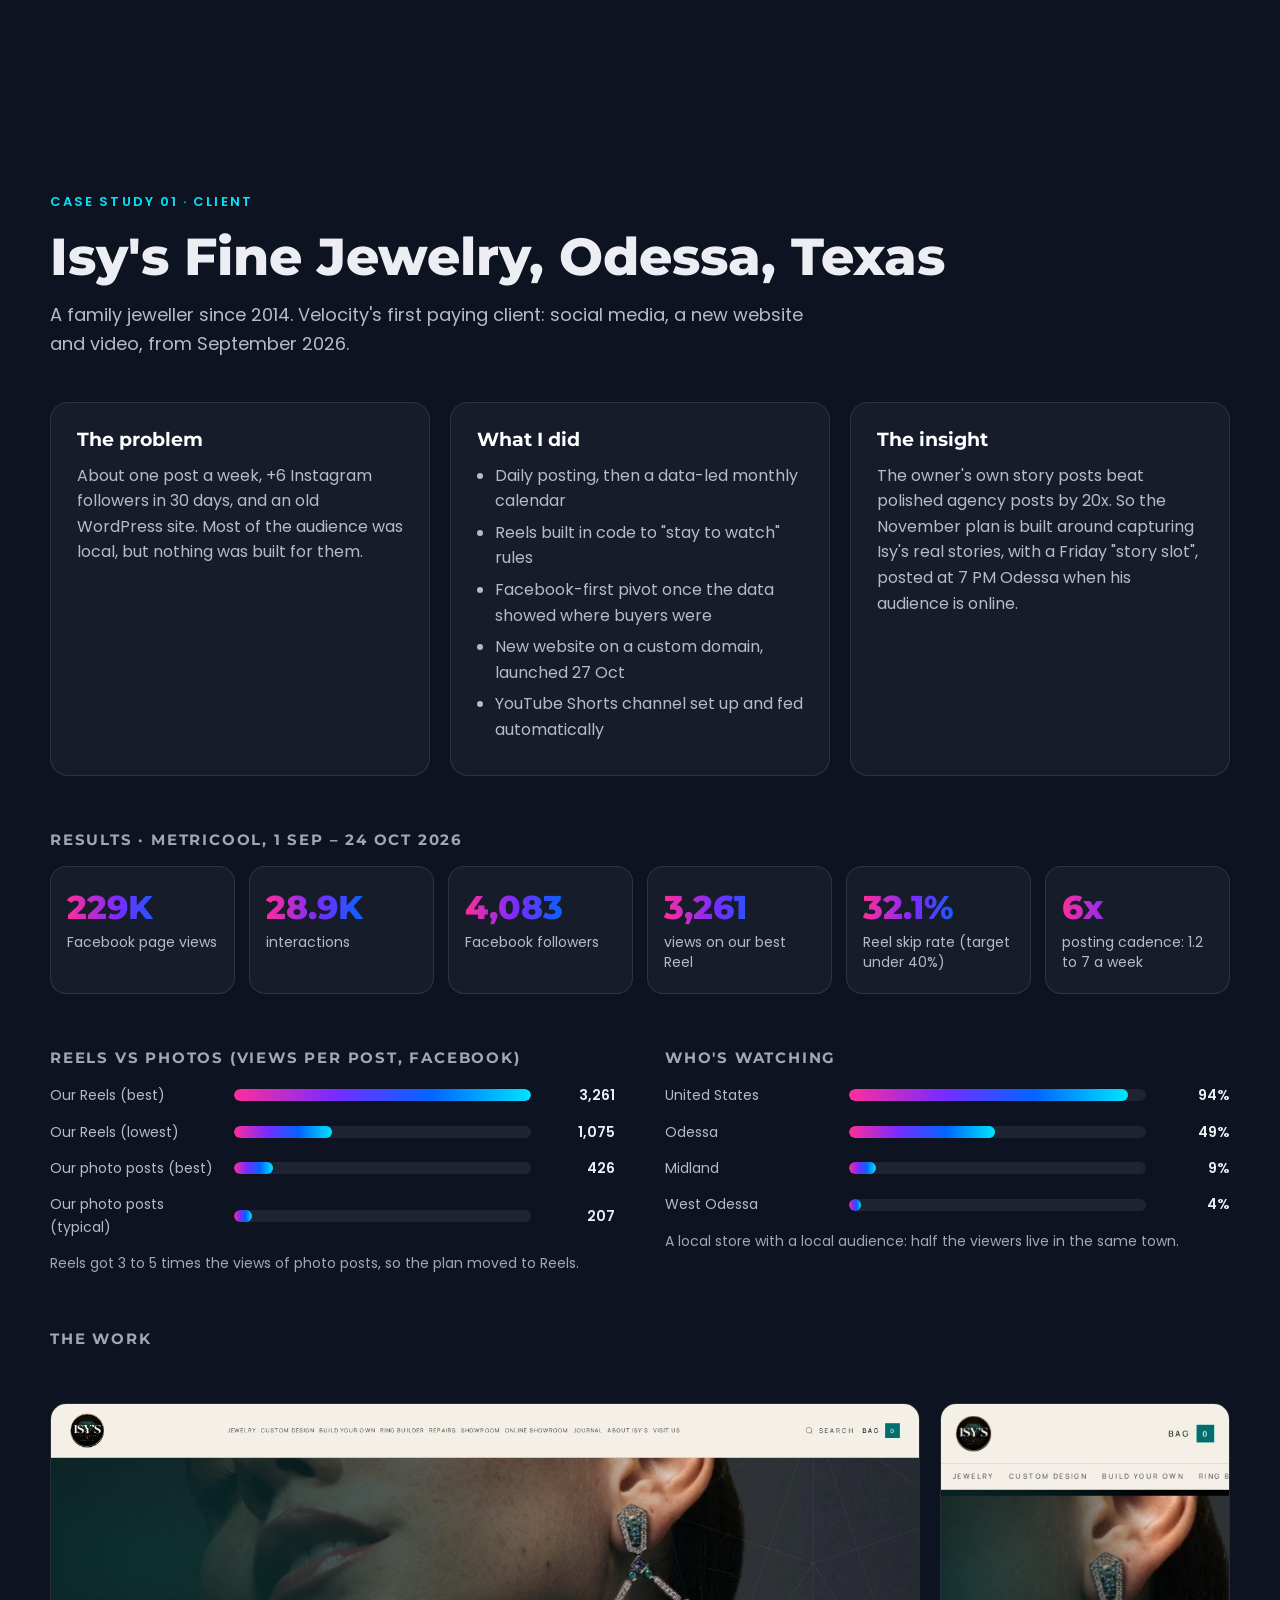
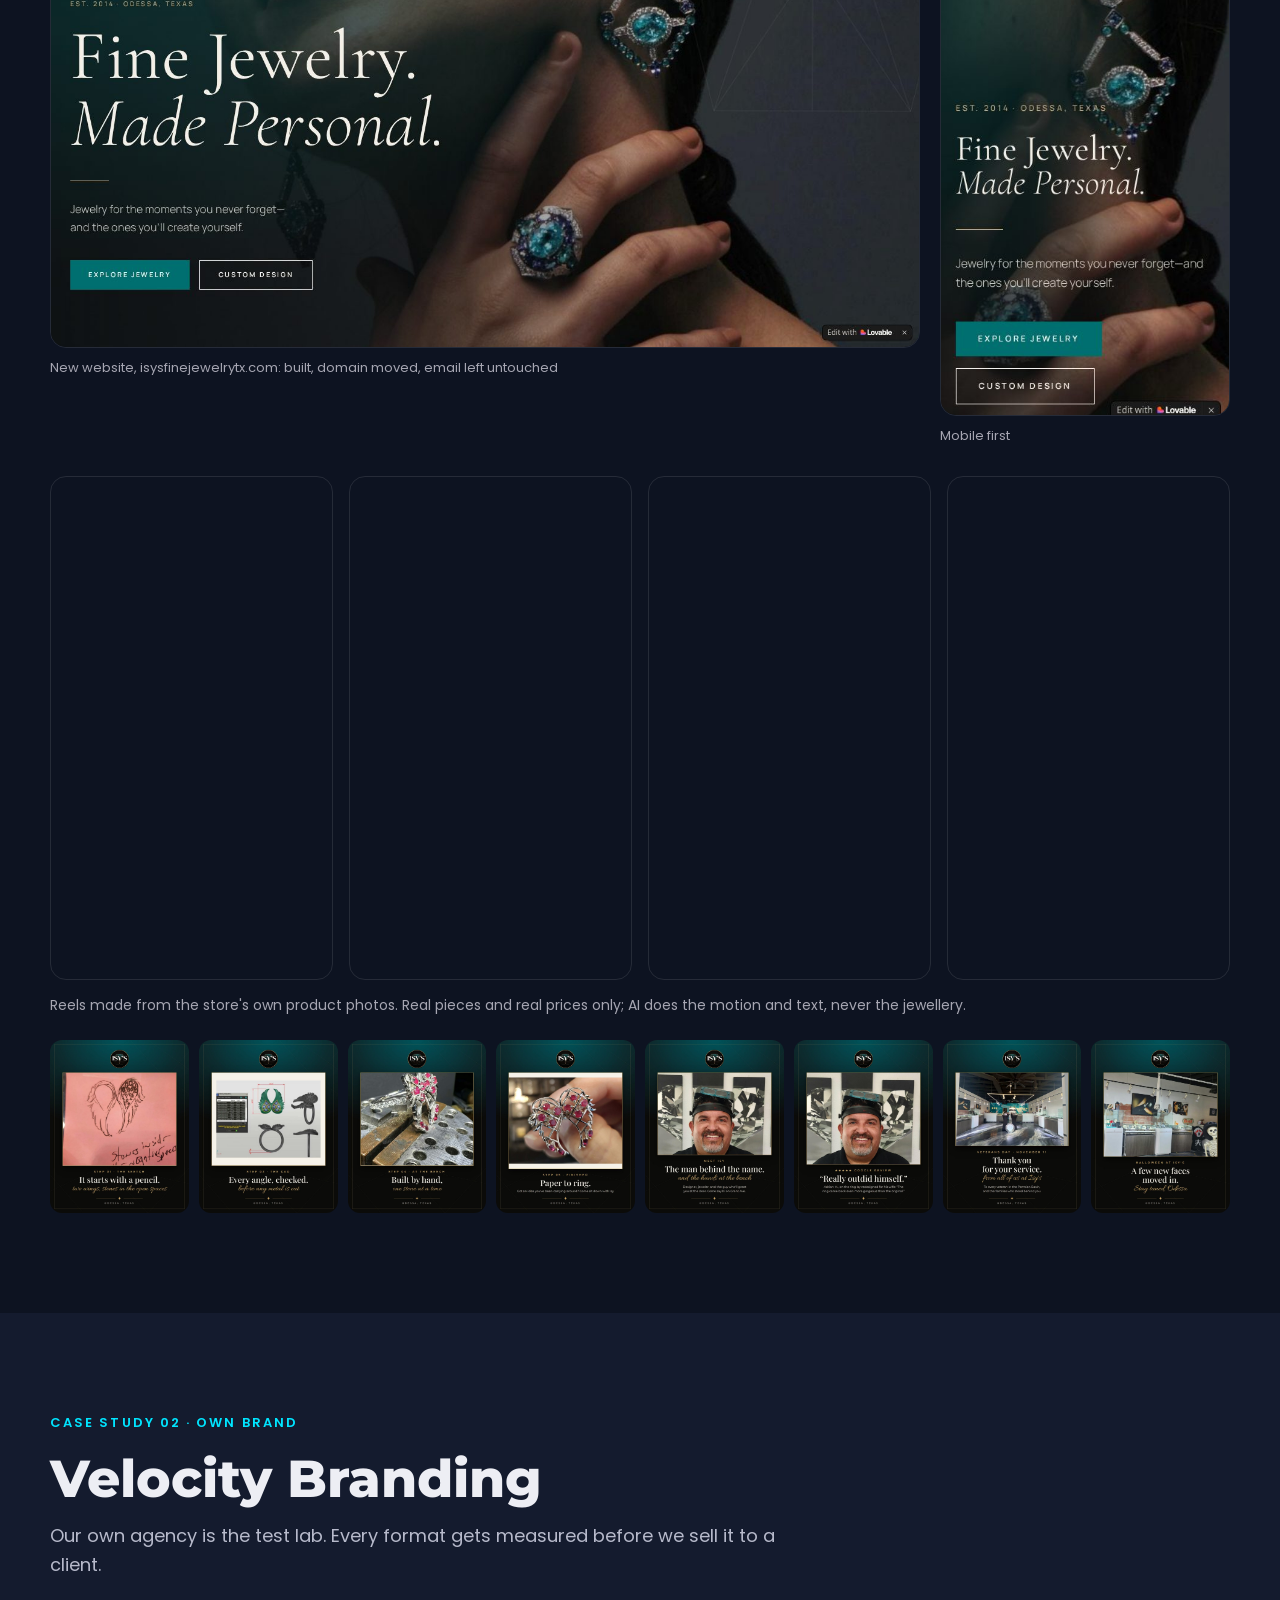
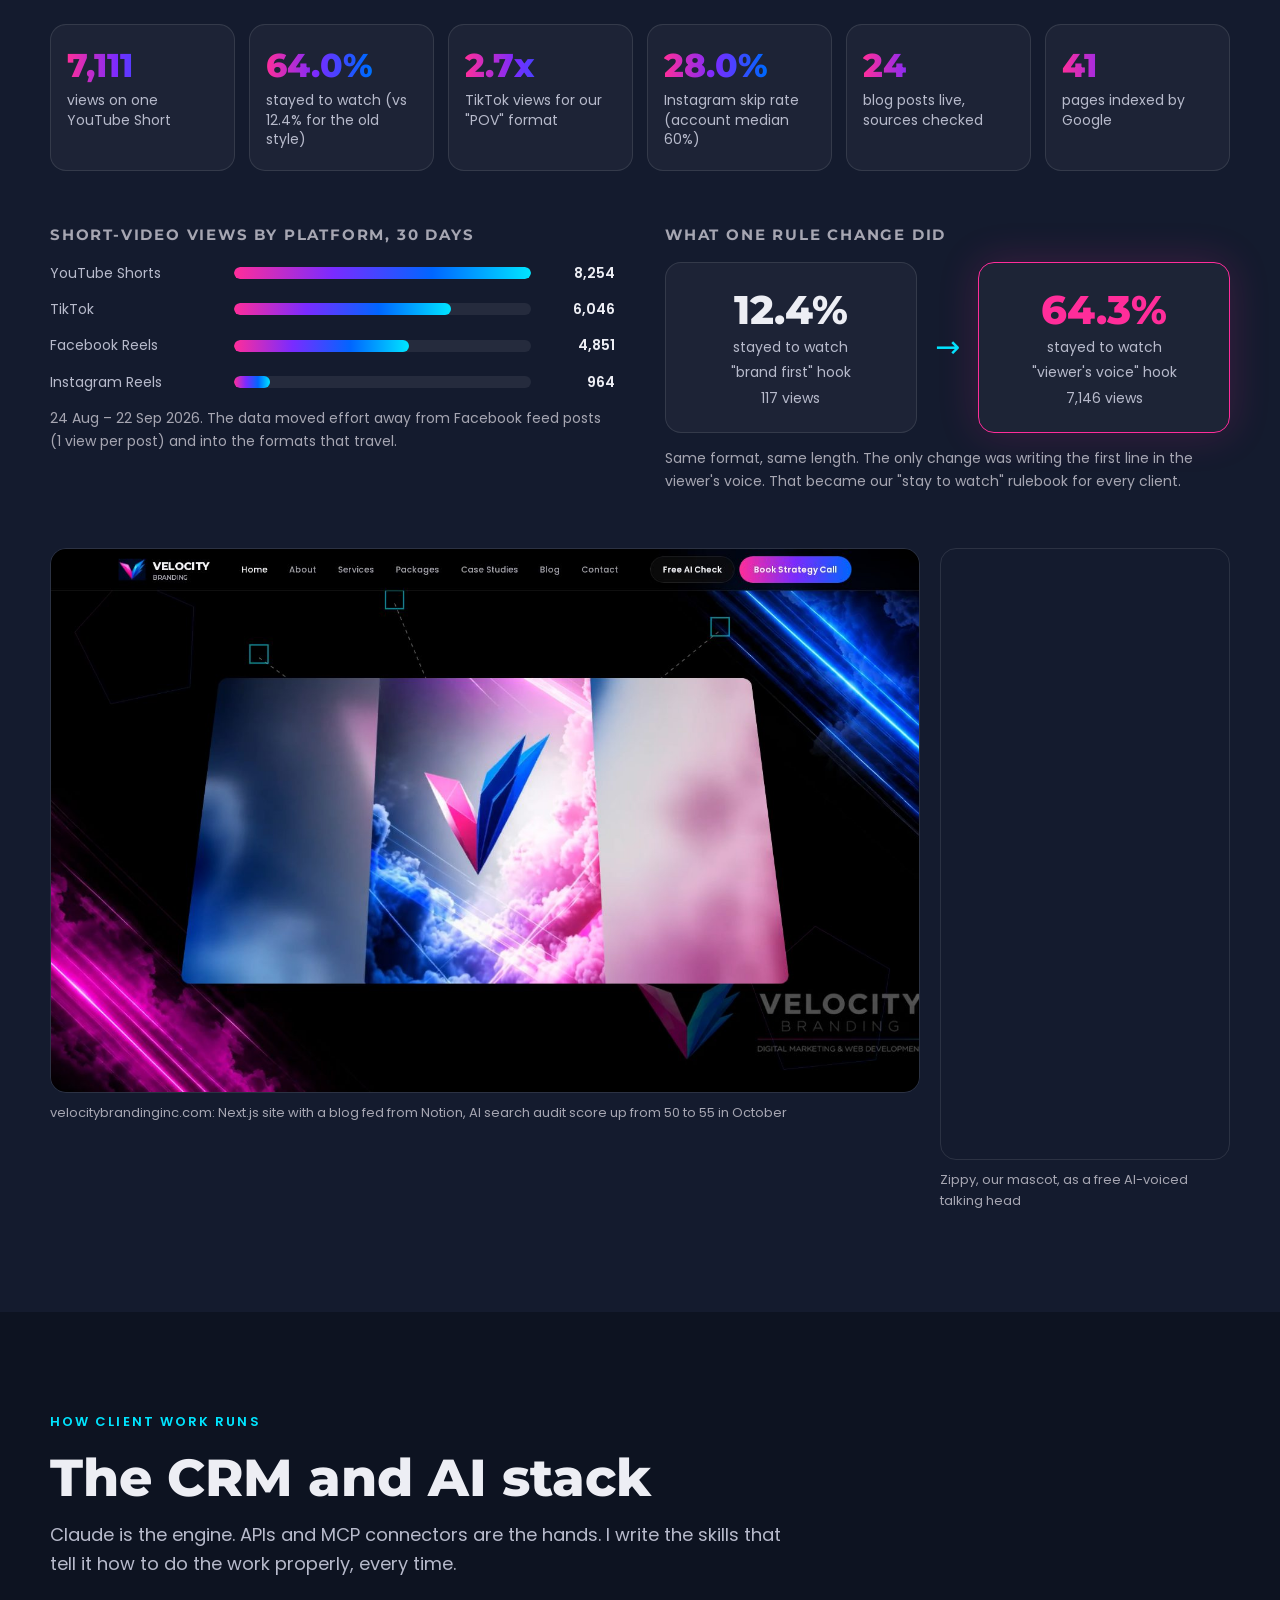
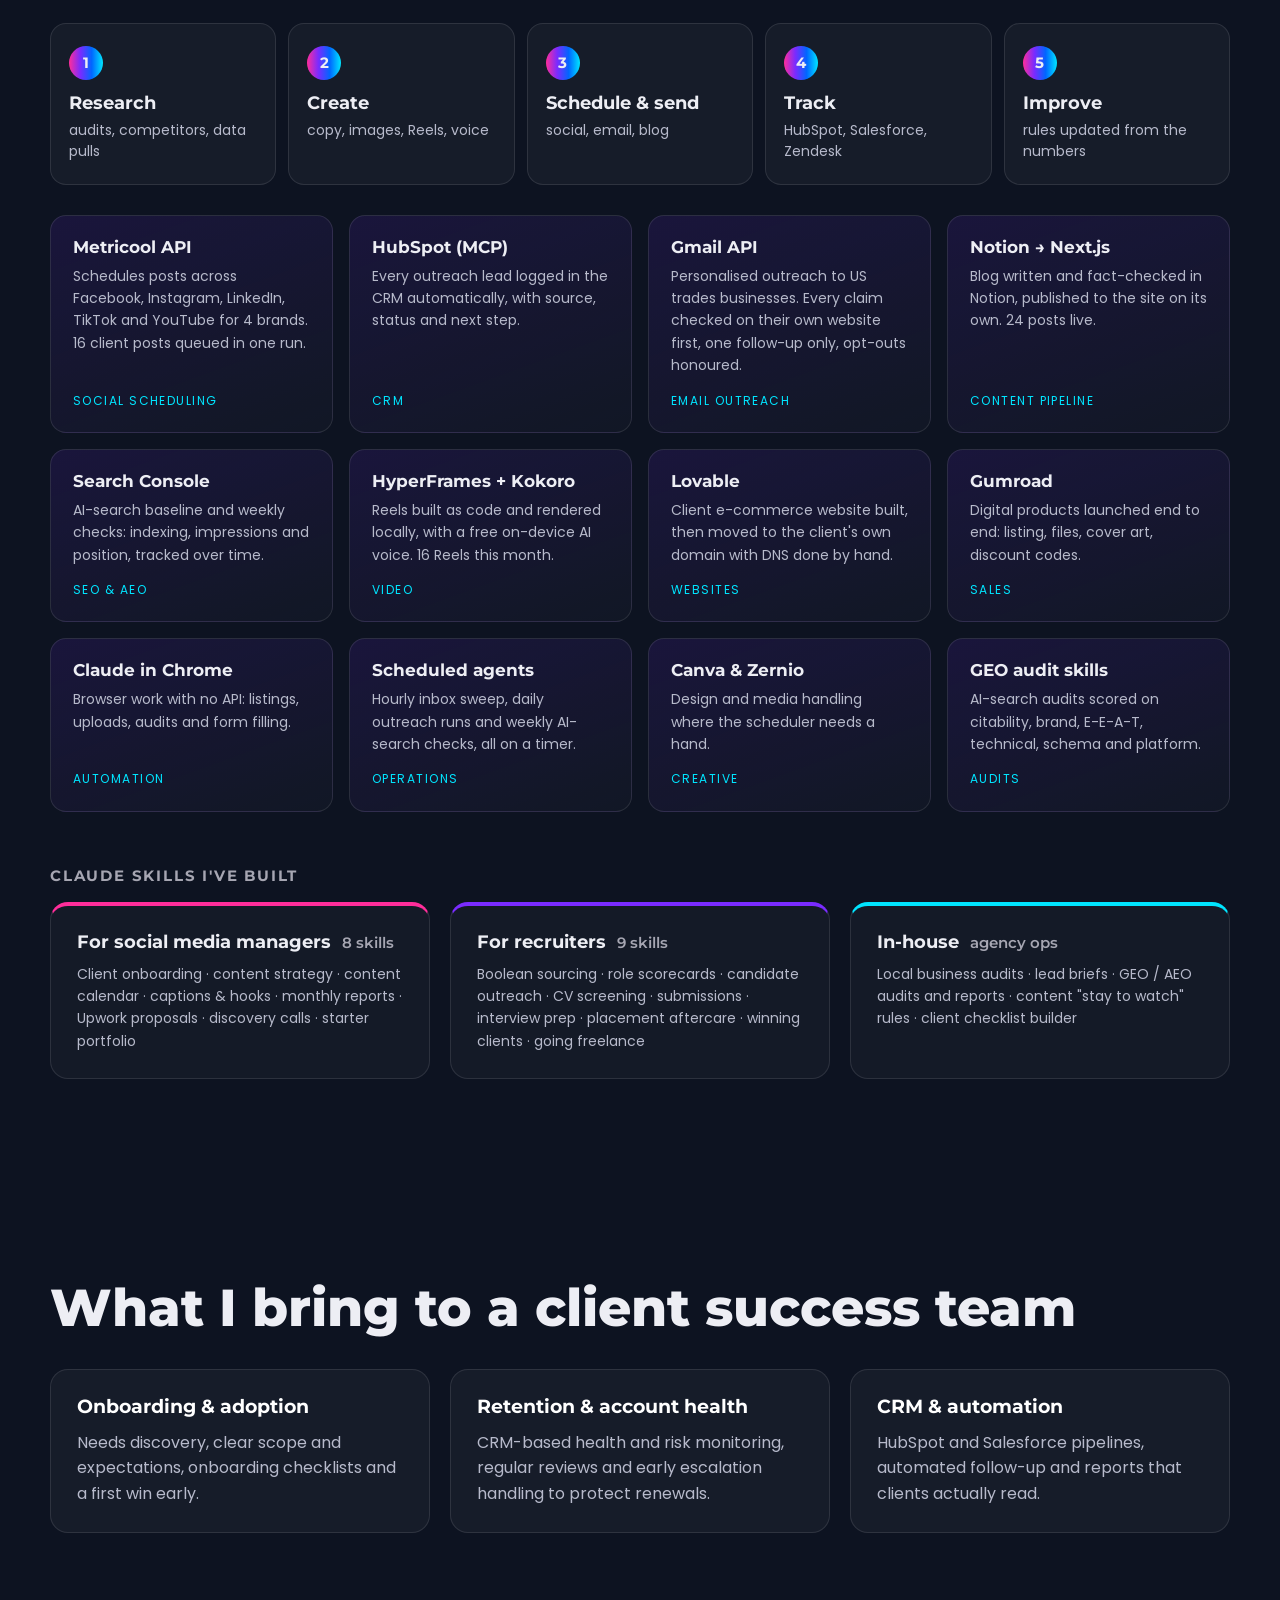
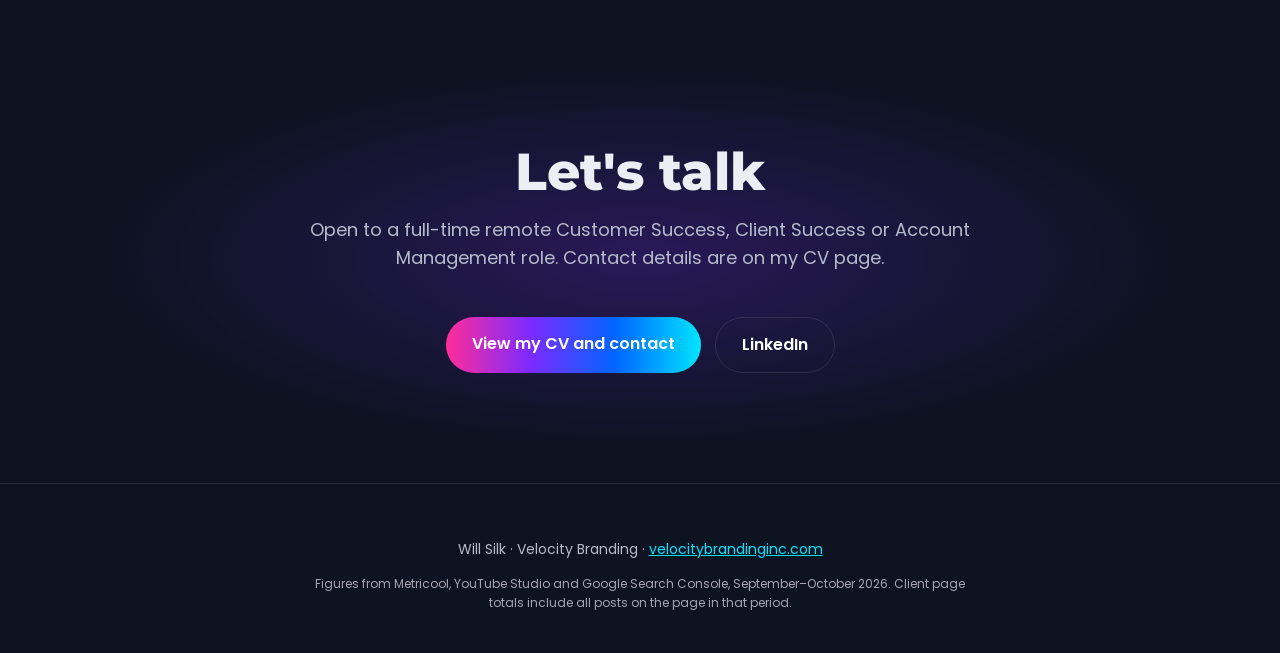
==== commit 67e71cbc: "Portfolio: CSM keywords, restore marketing and Claude kit proof, remove unverified GoHighLevel claim" ====
--- a/work.html
+++ b/work.html
@@ -3,10 +3,10 @@
 <head>
 <meta charset="utf-8">
 <meta name="viewport" content="width=device-width, initial-scale=1">
-<title>Will Silk · Digital Marketing &amp; AI Automation Portfolio | Velocity Branding</title>
-<meta name="description" content="Portfolio of Will Silk, co-founder of Velocity Branding: social media, websites, AI search and Claude-powered marketing automation, with real results.">
-<meta property="og:title" content="Will Silk · Digital Marketing & AI Automation Portfolio">
-<meta property="og:description" content="Real results from Isy's Fine Jewelry and Velocity Branding, plus the API and Claude skill stack behind them.">
+<title>Will Silk · Client Success &amp; Digital Marketing Case Studies | HubSpot, Salesforce</title>
+<meta name="description" content="Client success case studies from Will Silk: onboarding, relationship ownership, reporting and CRM-driven follow-up, with real results.">
+<meta property="og:title" content="Will Silk · Client Success Case Studies">
+<meta property="og:description" content="Client results from Isy's Fine Jewelry and Velocity Branding, plus the CRM and AI workflow stack behind them.">
 <meta property="og:image" content="assets/img/site-isys.jpg">
 <link rel="icon" href="assets/img/vel-icon.png">
 <link rel="preconnect" href="https://fonts.googleapis.com">
@@ -16,12 +16,11 @@
 <body>
 
 <header class="nav">
-  <a class="brand" href="#top"><img src="assets/img/vel-icon.png" alt=""><span>Will Silk</span><small>Velocity Branding</small></a>
+  <a class="brand" href="index.html"><img src="assets/img/vel-icon.png" alt=""><span>Will Silk</span><small>Customer Success</small></a>
   <nav>
     <a href="#work">Work</a>
-    <a href="#stack">AI stack</a>
-    <a href="#products">Products</a>
-    <a class="btn small" href="#contact">Hire me</a>
+    <a href="#stack">CRM &amp; AI stack</a>
+    <a class="btn small" href="index.html">View CV</a>
   </nav>
 </header>
 
@@ -30,12 +29,12 @@
 <section class="hero">
   <div class="glow g1"></div><div class="glow g2"></div>
   <div class="wrap">
-    <p class="eyebrow">Digital marketing · AI automation · Co-founder, Velocity Branding</p>
-    <h1>I build marketing that <span class="grad">runs on AI</span>, and I show the numbers.</h1>
-    <p class="lede">Social media, websites and AI search for small businesses, wired together with APIs, MCP connectors and Claude skills I build myself. Content gets made, scheduled, sent and reported without a big team.</p>
+    <p class="eyebrow">Customer success · Client retention · Digital marketing</p>
+    <h1>I keep clients <span class="grad">successful and informed</span>, and I show the numbers.</h1>
+    <p class="lede">Onboarding, relationship ownership and reporting for client accounts, run on HubSpot and Salesforce, backed by digital marketing and AI workflows I build myself, so onboarding, follow-up and reporting happen without chasing.</p>
     <div class="ctas">
-      <a class="btn" href="#work">See the results</a>
-      <a class="btn ghost" href="#stack">How it's built</a>
+      <a class="btn" href="#work">See the client results</a>
+      <a class="btn ghost" href="#stack">CRM &amp; AI stack</a>
     </div>
   </div>
   <div class="wrap stats">
@@ -187,15 +186,15 @@
 <!-- ============ AI STACK ============ -->
 <section id="stack" class="stack">
   <div class="wrap">
-    <p class="eyebrow">How it's built</p>
-    <h2>The AI marketing stack</h2>
+    <p class="eyebrow">How client work runs</p>
+    <h2>The CRM and AI stack</h2>
     <p class="sub">Claude is the engine. APIs and MCP connectors are the hands. I write the skills that tell it how to do the work properly, every time.</p>
 
     <div class="flow">
       <div><b>1</b>Research<span>audits, competitors, data pulls</span></div>
       <div><b>2</b>Create<span>copy, images, Reels, voice</span></div>
       <div><b>3</b>Schedule &amp; send<span>social, email, blog</span></div>
-      <div><b>4</b>Track<span>CRM, analytics, search</span></div>
+      <div><b>4</b>Track<span>HubSpot, Salesforce, Zendesk</span></div>
       <div><b>5</b>Improve<span>rules updated from the numbers</span></div>
     </div>
 
@@ -223,51 +222,24 @@
   </div>
 </section>
 
-<!-- ============ PRODUCTS ============ -->
-<section id="products" class="products">
-  <div class="wrap">
-    <p class="eyebrow">Products</p>
-    <h2>Skills, packaged and selling</h2>
-    <p class="sub">The same systems, turned into products other people can run.</p>
-    <div class="prod">
-      <a class="pcard" href="https://velocitybrand.gumroad.com/l/eikxg" target="_blank" rel="noopener">
-        <img src="assets/img/kit-smm.jpg" alt="The Social Media Manager's Claude Kit" loading="lazy">
-        <div><h4>The Social Media Manager's Claude Kit</h4><p>8 skills, setup guide and a 30-day plan. $19.</p><span>View on Gumroad →</span></div>
-      </a>
-      <a class="pcard" href="https://velocitybrand.gumroad.com/l/iprdfx" target="_blank" rel="noopener">
-        <img src="assets/img/kit-recruiter.jpg" alt="The Recruiter's Claude Kit" loading="lazy">
-        <div><h4>The Recruiter's Claude Kit</h4><p>9 skills plus the Solo Recruiter's AI Playbook. $29.</p><span>View on Gumroad →</span></div>
-      </a>
-    </div>
-    <h3 class="mini">Launch campaign creative</h3>
-    <div class="gallery four">
-      <img src="assets/img/vel-i1-launch.jpg" alt="Kit launch post" loading="lazy">
-      <img src="assets/img/vel-i2-questions.jpg" alt="Four onboarding questions post" loading="lazy">
-      <img src="assets/img/bw-i1-job-ad.jpg" alt="Job ad translation post" loading="lazy">
-      <img src="assets/img/bw-i2-outreach.jpg" alt="Before and after outreach post" loading="lazy">
-    </div>
-  </div>
-</section>
-
 <!-- ============ SERVICES ============ -->
 <section class="services">
   <div class="wrap">
-    <h2>What I can do for you</h2>
+    <h2>What I bring to a client success team</h2>
     <div class="grid3">
-      <div class="card"><h4>Social media</h4><p>Strategy, calendars, Reels and Shorts, captions in your voice, scheduling and a monthly report you'll actually read.</p></div>
-      <div class="card"><h4>Websites &amp; search</h4><p>Fast websites, Google Business Profile, SEO and AI search (ChatGPT, Gemini, AI Overviews) so customers find you.</p></div>
-      <div class="card"><h4>AI automation</h4><p>Custom Claude skills and API connections that take the repetitive work off your team: content, outreach, CRM and reporting.</p></div>
+      <div class="card"><h4>Onboarding &amp; adoption</h4><p>Needs discovery, clear scope and expectations, onboarding checklists and a first win early.</p></div>
+      <div class="card"><h4>Retention &amp; account health</h4><p>CRM-based health and risk monitoring, regular reviews and early escalation handling to protect renewals.</p></div>
+      <div class="card"><h4>CRM &amp; automation</h4><p>HubSpot and Salesforce pipelines, automated follow-up and reports that clients actually read.</p></div>
     </div>
   </div>
 </section>
 
 <section id="contact" class="contact">
   <div class="wrap">
-    <h2>Let's work together</h2>
-    <p class="sub">Freelance projects, retainers or a full-time role. I reply within a day.</p>
+    <h2>Let's talk</h2>
+    <p class="sub">Open to a full-time remote Customer Success, Client Success or Account Management role. Contact details are on my CV page.</p>
     <div class="ctas center">
-      <a class="btn" href="mailto:marketing.velocitybranding@gmail.com">Email me</a>
-      <a class="btn ghost" href="https://velocitybrandinginc.com/contact" target="_blank" rel="noopener">Book a strategy call</a>
+      <a class="btn" href="index.html">View my CV and contact</a>
       <a class="btn ghost" href="https://www.linkedin.com/in/willsilk" target="_blank" rel="noopener">LinkedIn</a>
     </div>
   </div>
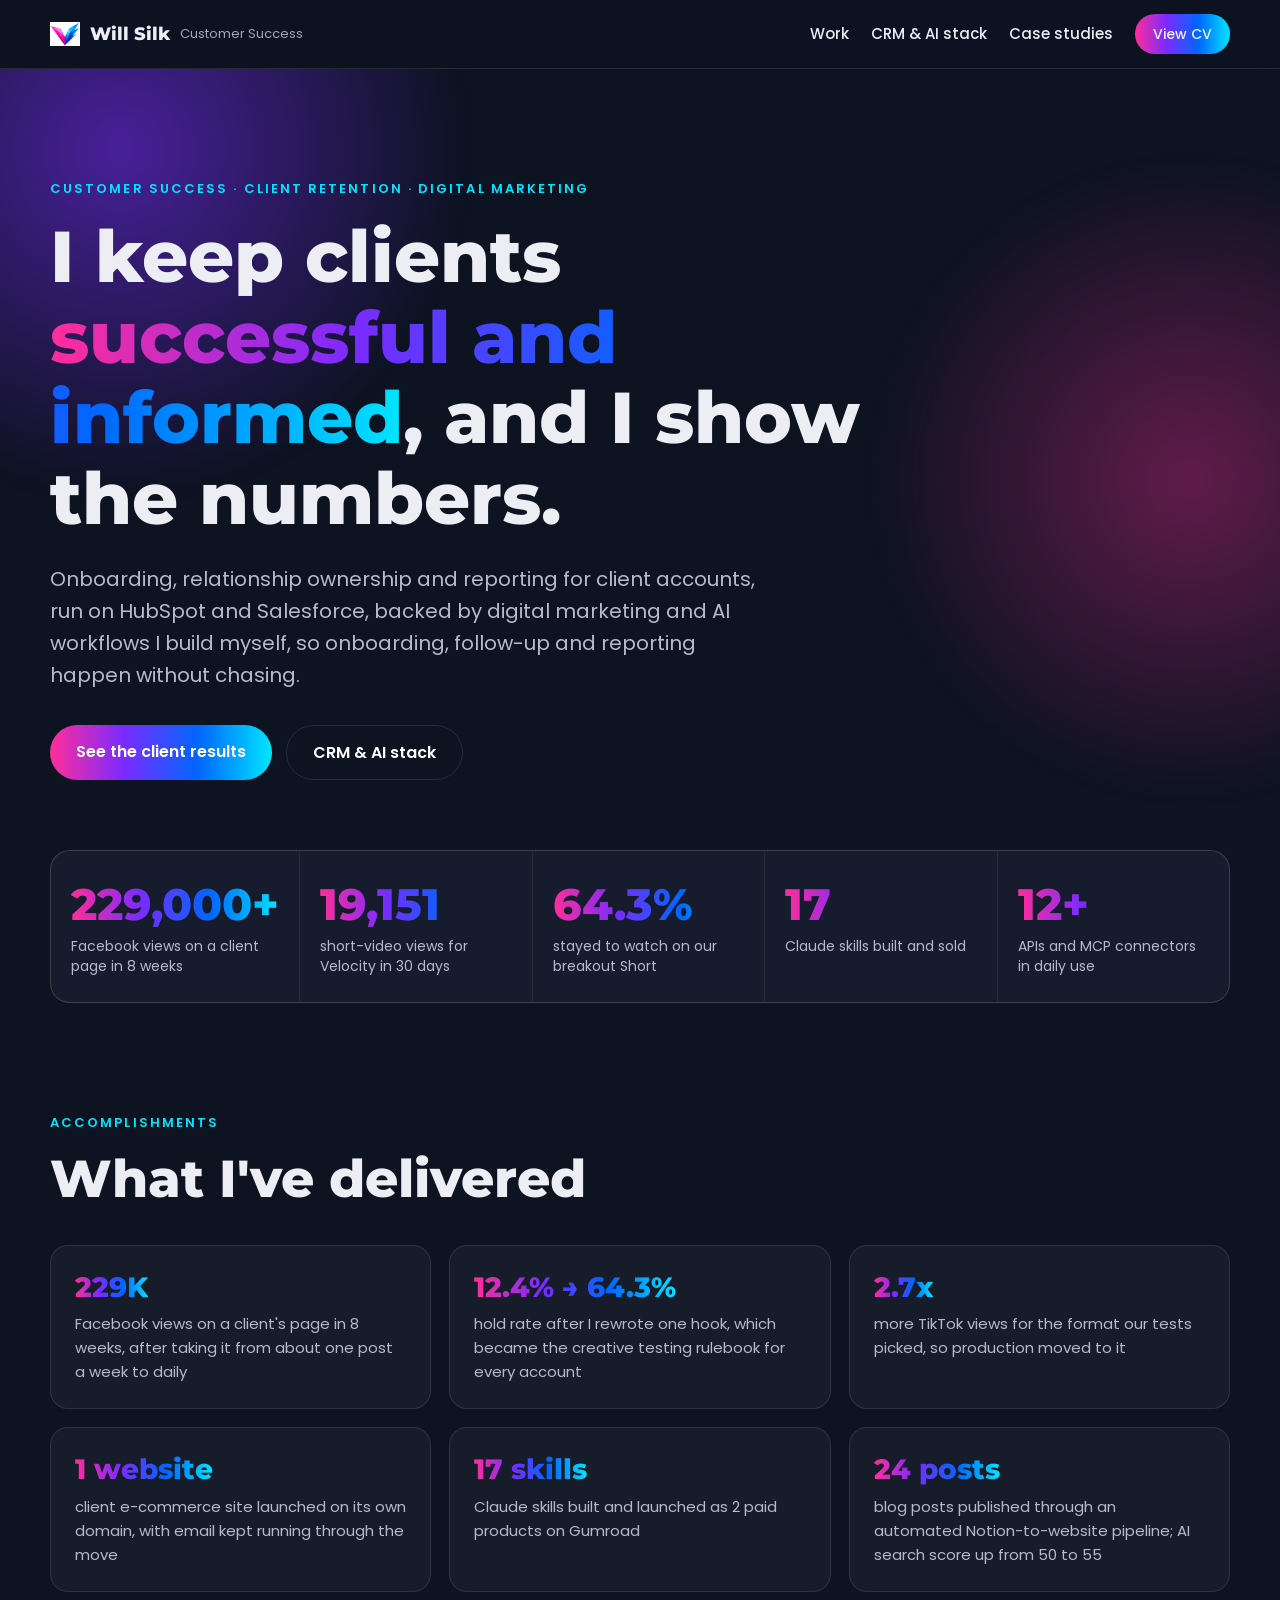
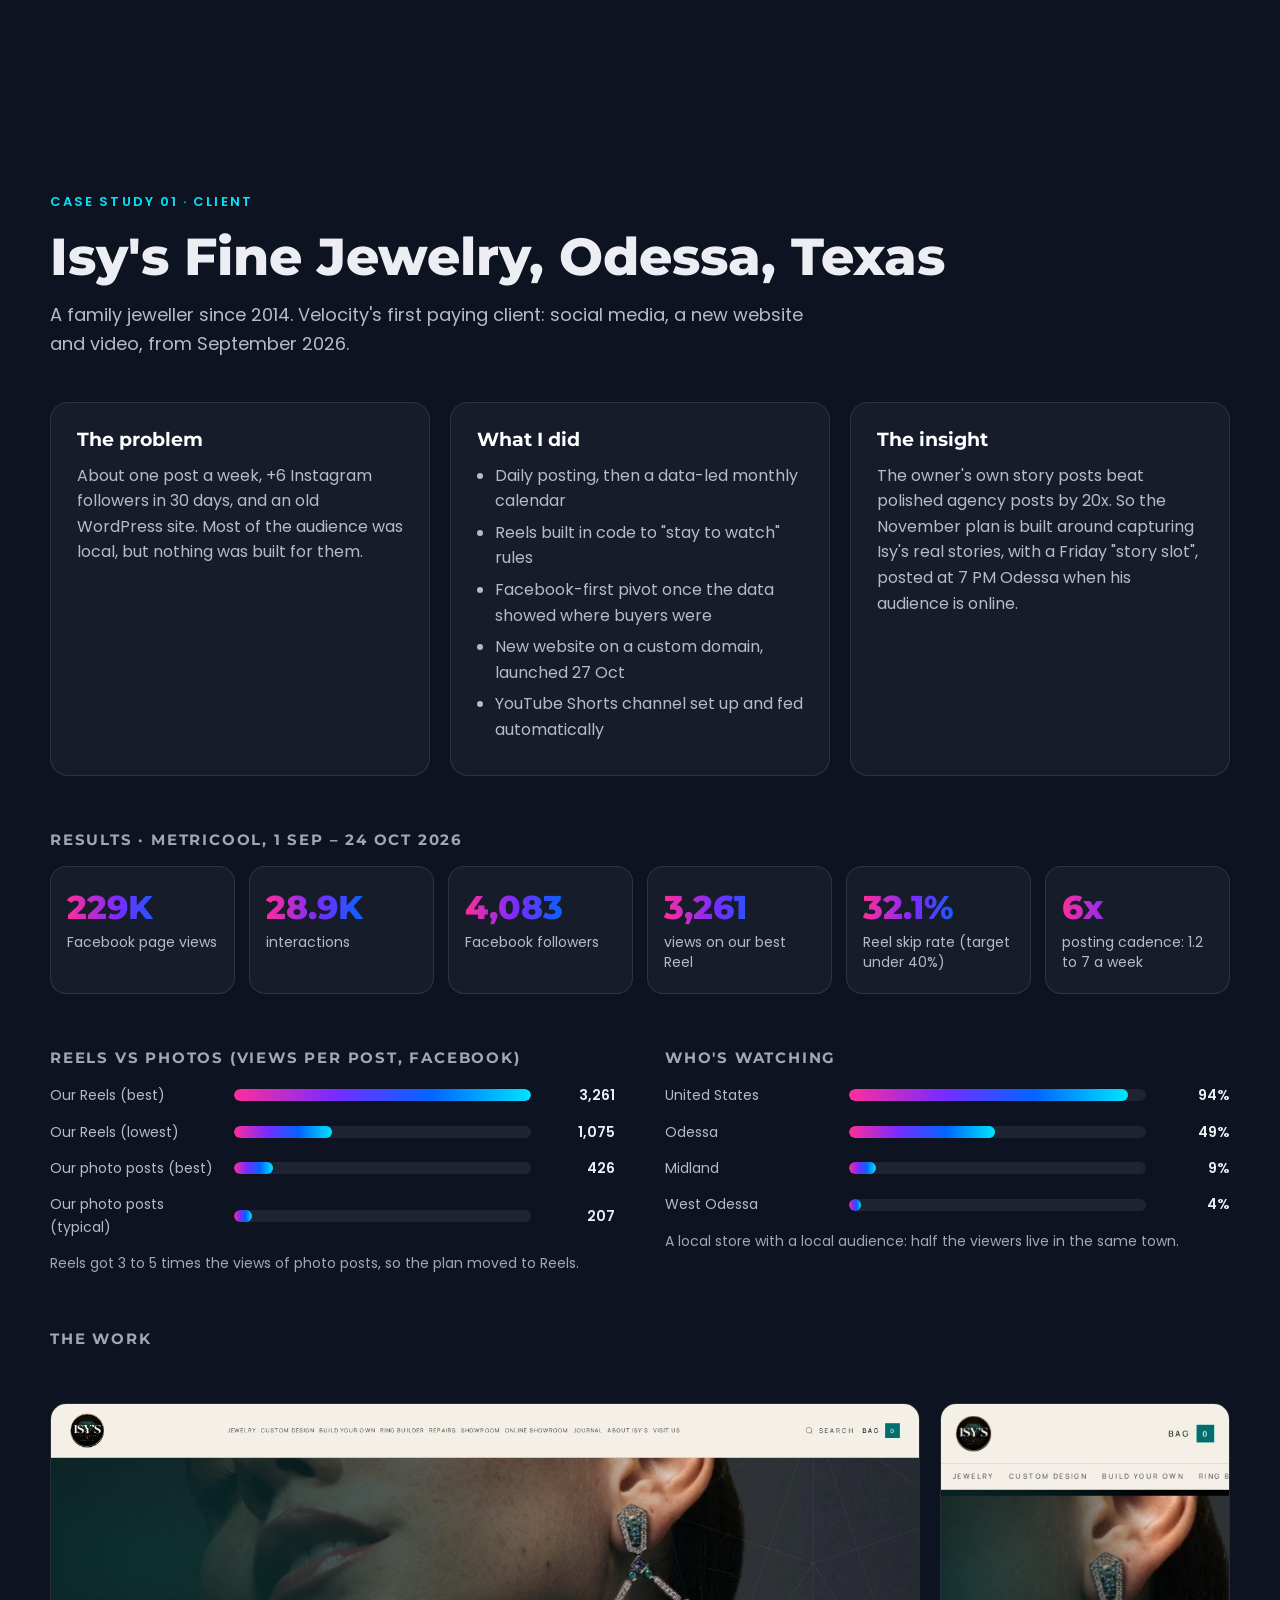
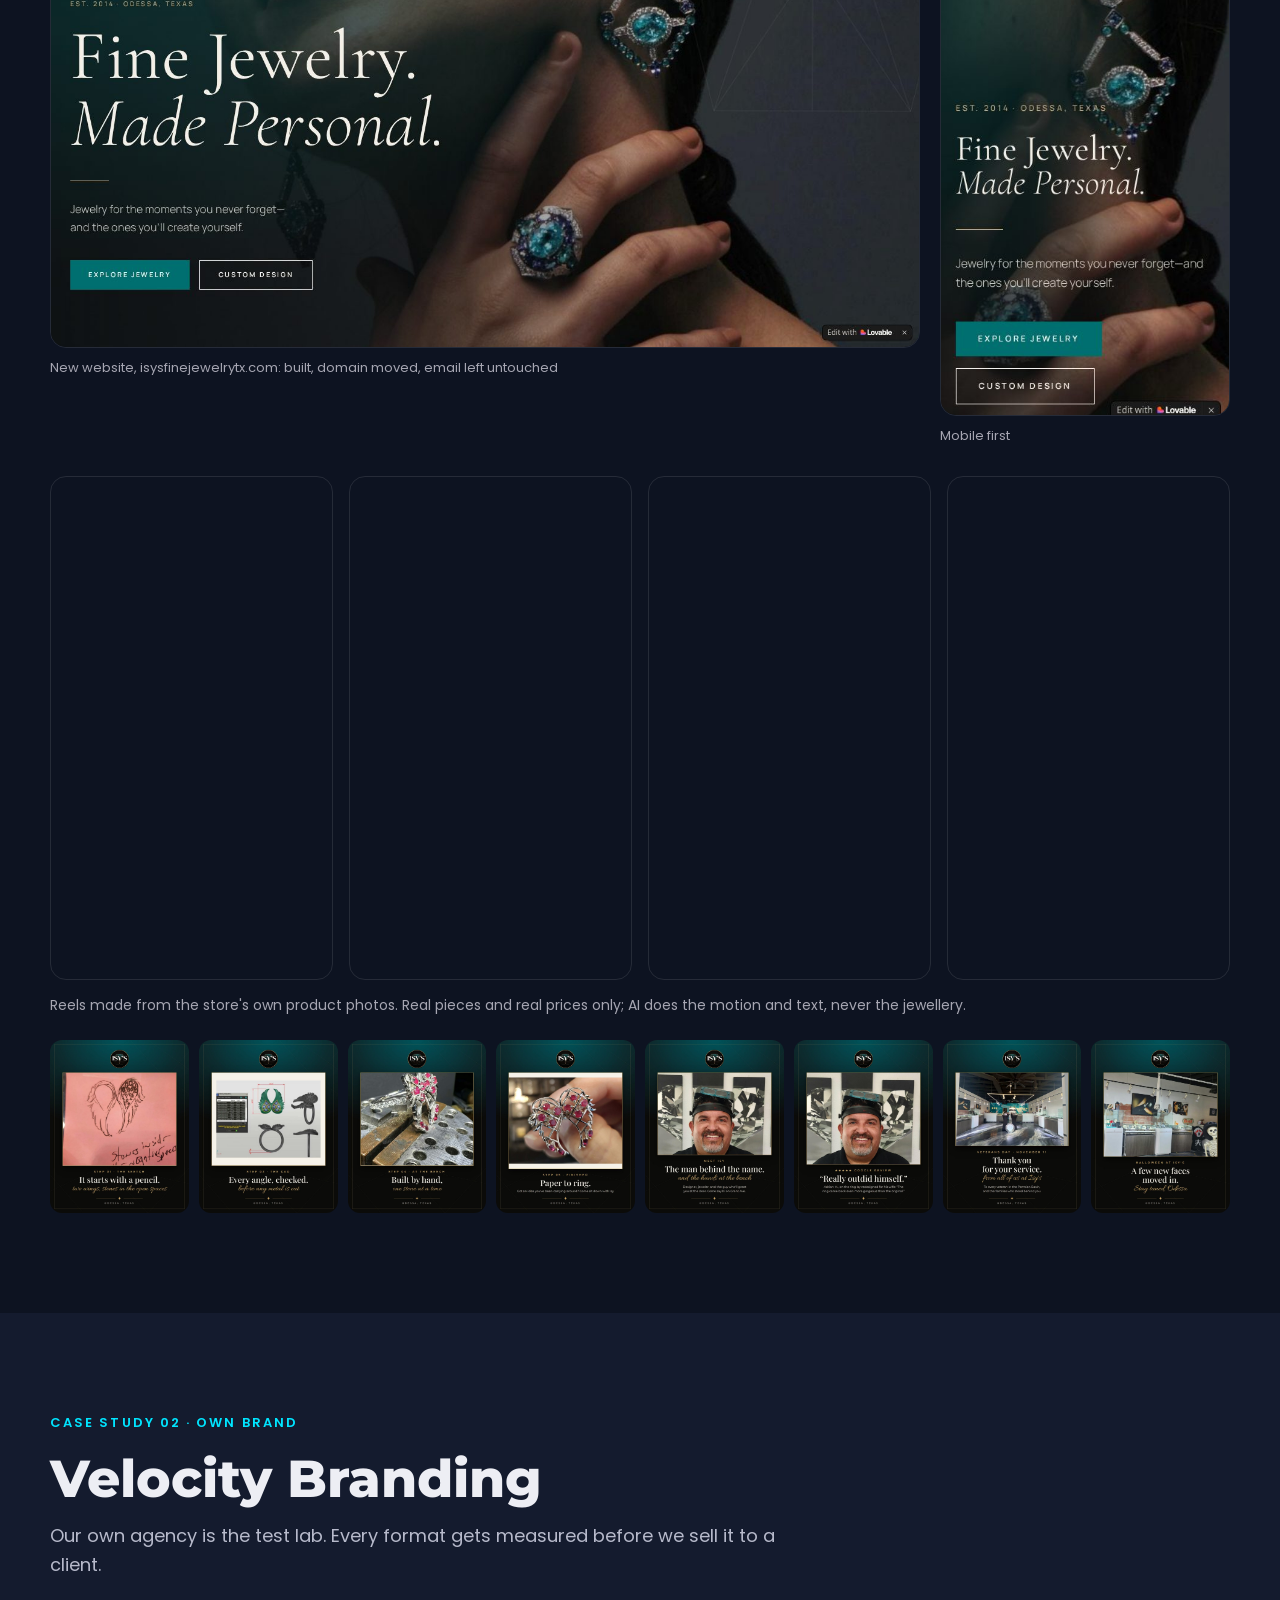
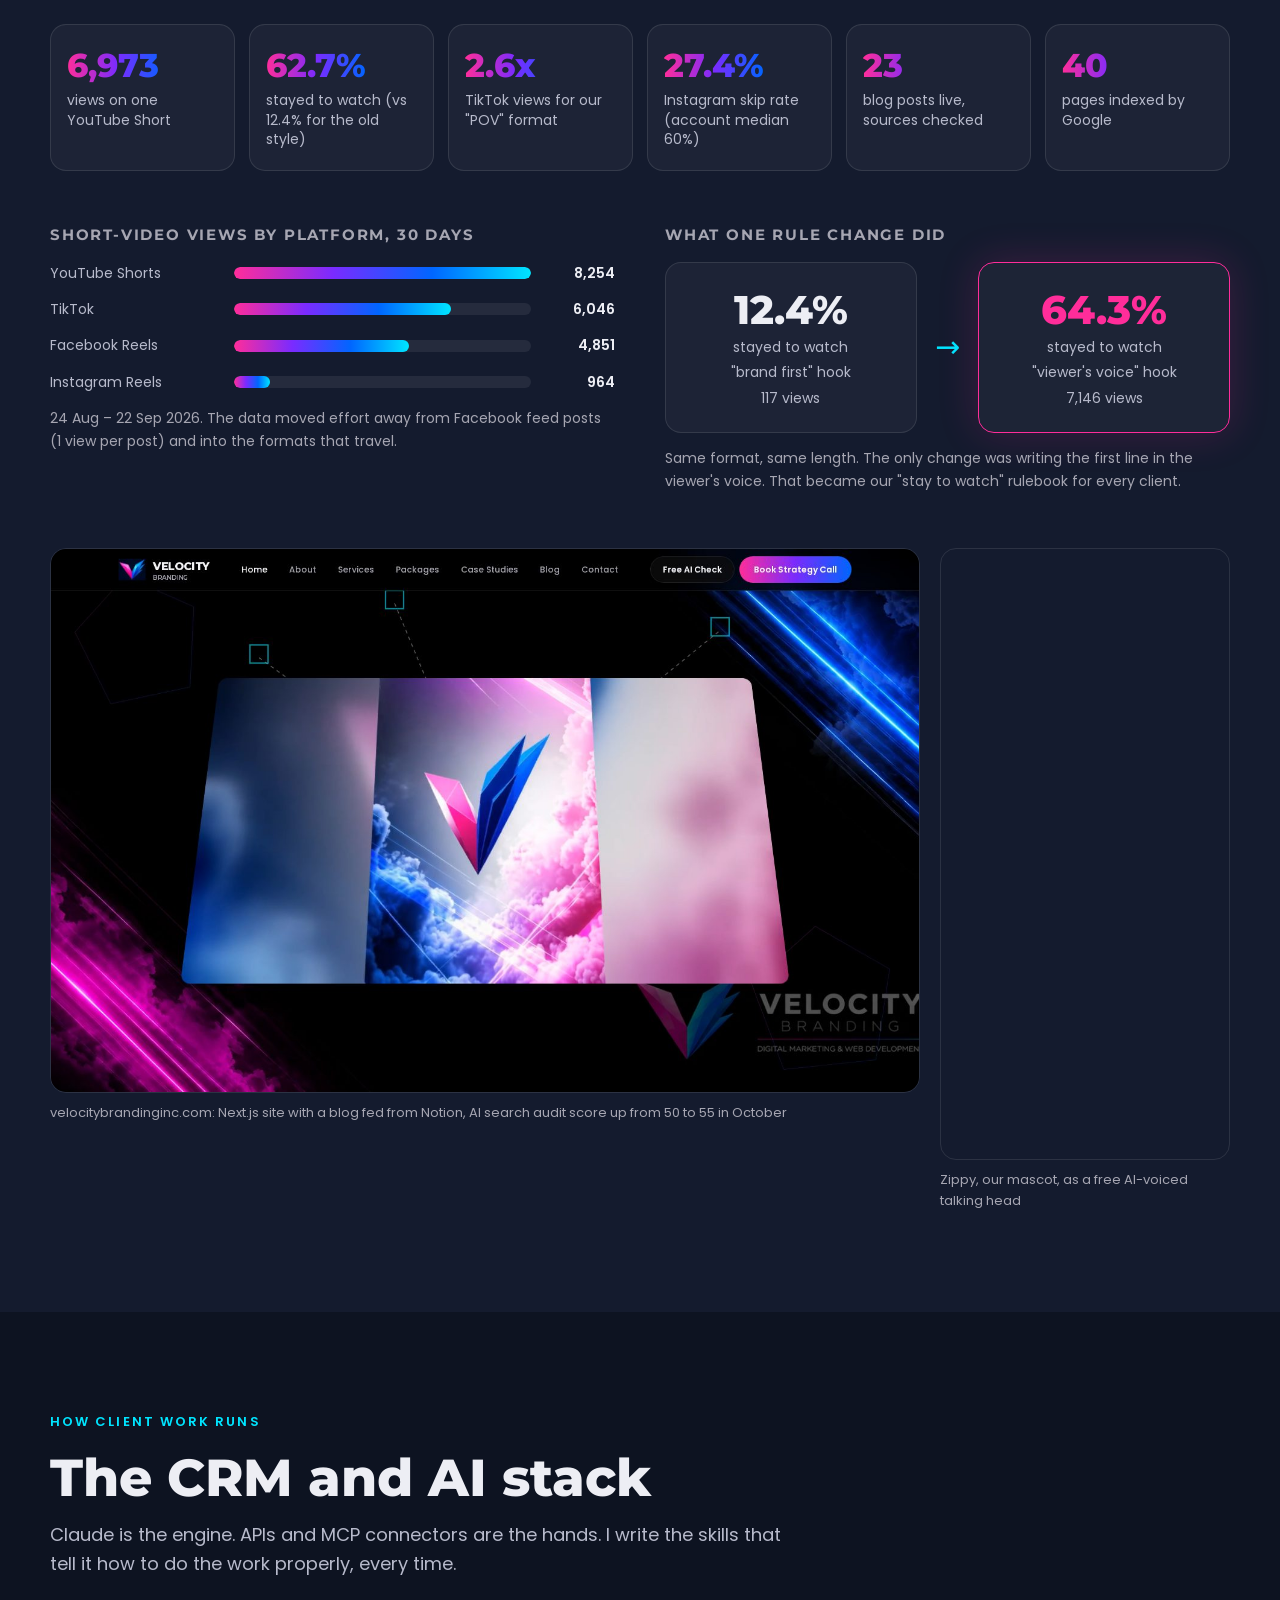
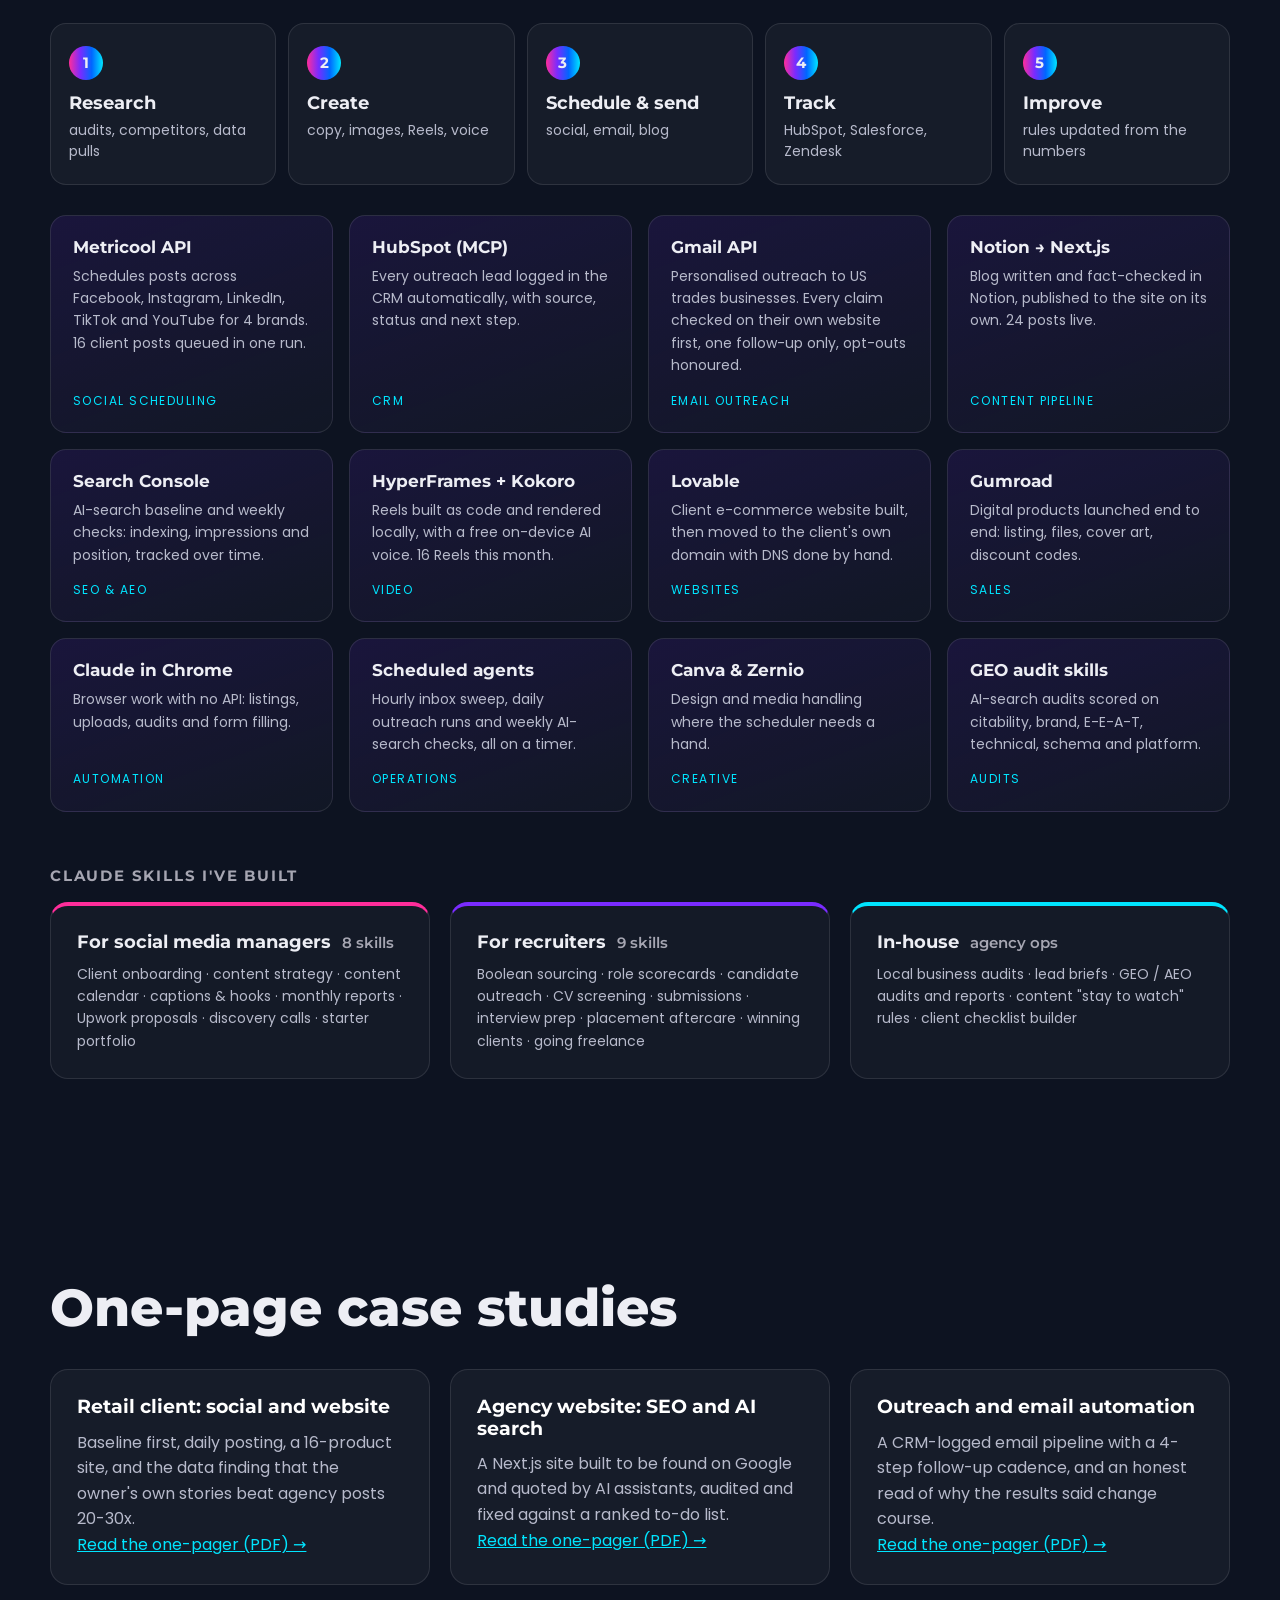
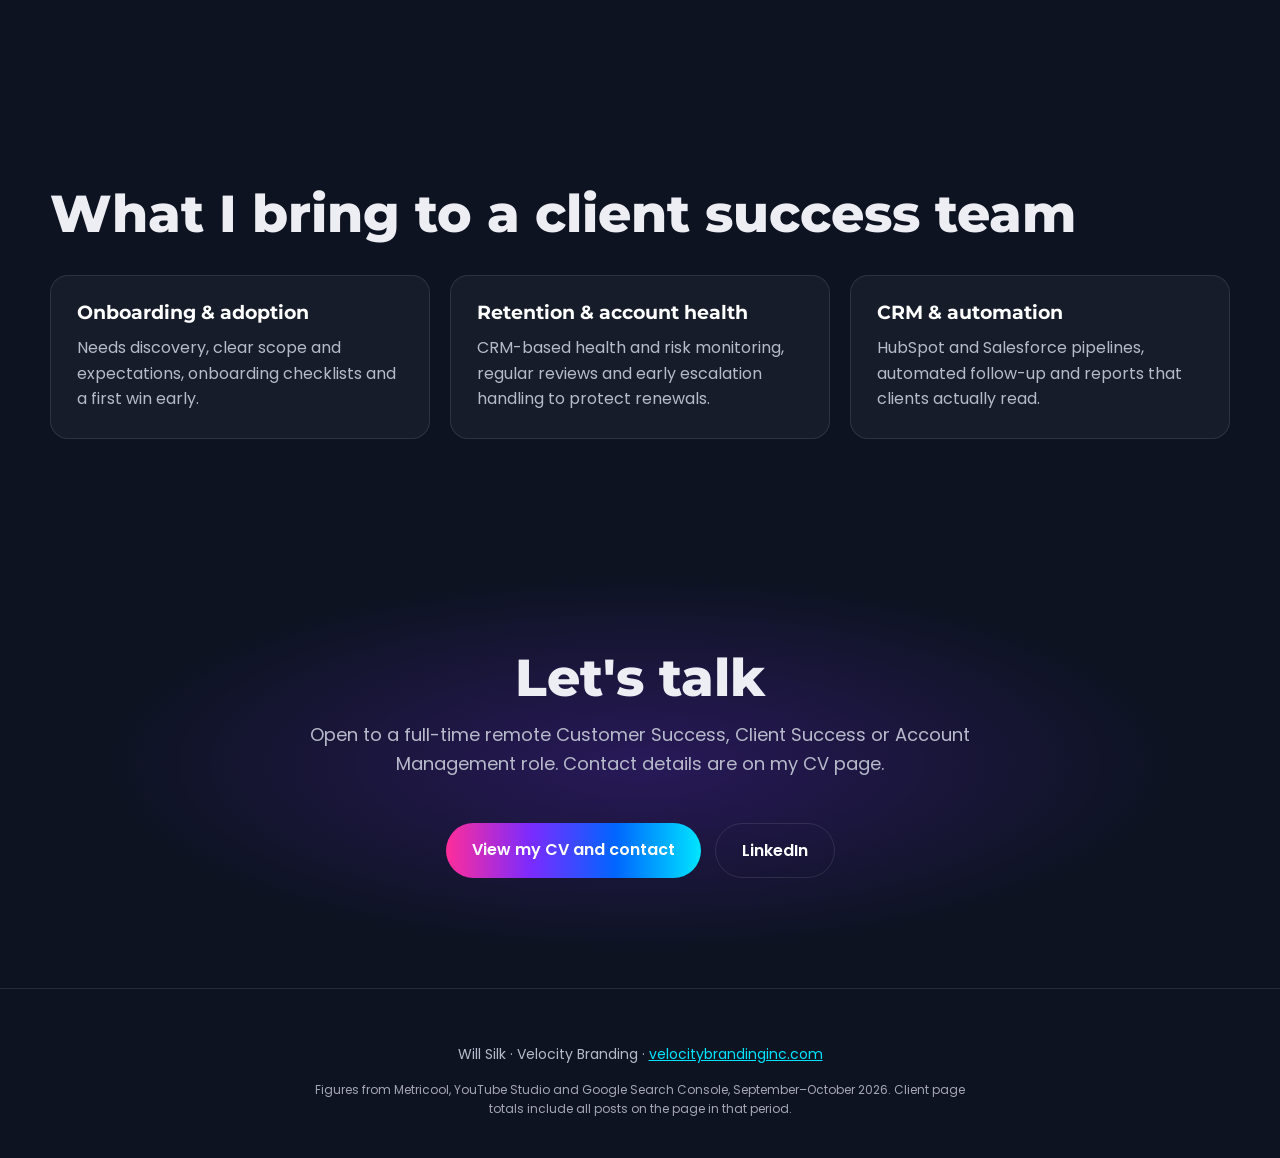
==== commit 30dd4f09: "Portfolio: add three one-page case studies (PDF) to CV page and work page Co-Authored-By: Claude Opu" ====
--- a/work.html
+++ b/work.html
@@ -20,6 +20,7 @@
   <nav>
     <a href="#work">Work</a>
     <a href="#stack">CRM &amp; AI stack</a>
+    <a href="#case-studies">Case studies</a>
     <a class="btn small" href="index.html">View CV</a>
   </nav>
 </header>
@@ -222,6 +223,18 @@
   </div>
 </section>
 
+<!-- ============ ONE-PAGE CASE STUDIES ============ -->
+<section id="case-studies" class="services">
+  <div class="wrap">
+    <h2>One-page case studies</h2>
+    <div class="grid3">
+      <div class="card"><h4>Retail client: social and website</h4><p>Baseline first, daily posting, a 16-product site, and the data finding that the owner's own stories beat agency posts 20-30x.</p><p><a href="assets/case-studies/Case_Study_1_Retail_Client_Social_and_Website.pdf" target="_blank" rel="noopener">Read the one-pager (PDF) →</a></p></div>
+      <div class="card"><h4>Agency website: SEO and AI search</h4><p>A Next.js site built to be found on Google and quoted by AI assistants, audited and fixed against a ranked to-do list.</p><p><a href="assets/case-studies/Case_Study_2_Agency_Website_SEO_AEO.pdf" target="_blank" rel="noopener">Read the one-pager (PDF) →</a></p></div>
+      <div class="card"><h4>Outreach and email automation</h4><p>A CRM-logged email pipeline with a 4-step follow-up cadence, and an honest read of why the results said change course.</p><p><a href="assets/case-studies/Case_Study_3_Outreach_and_Email_Automation.pdf" target="_blank" rel="noopener">Read the one-pager (PDF) →</a></p></div>
+    </div>
+  </div>
+</section>
+
 <!-- ============ SERVICES ============ -->
 <section class="services">
   <div class="wrap">
